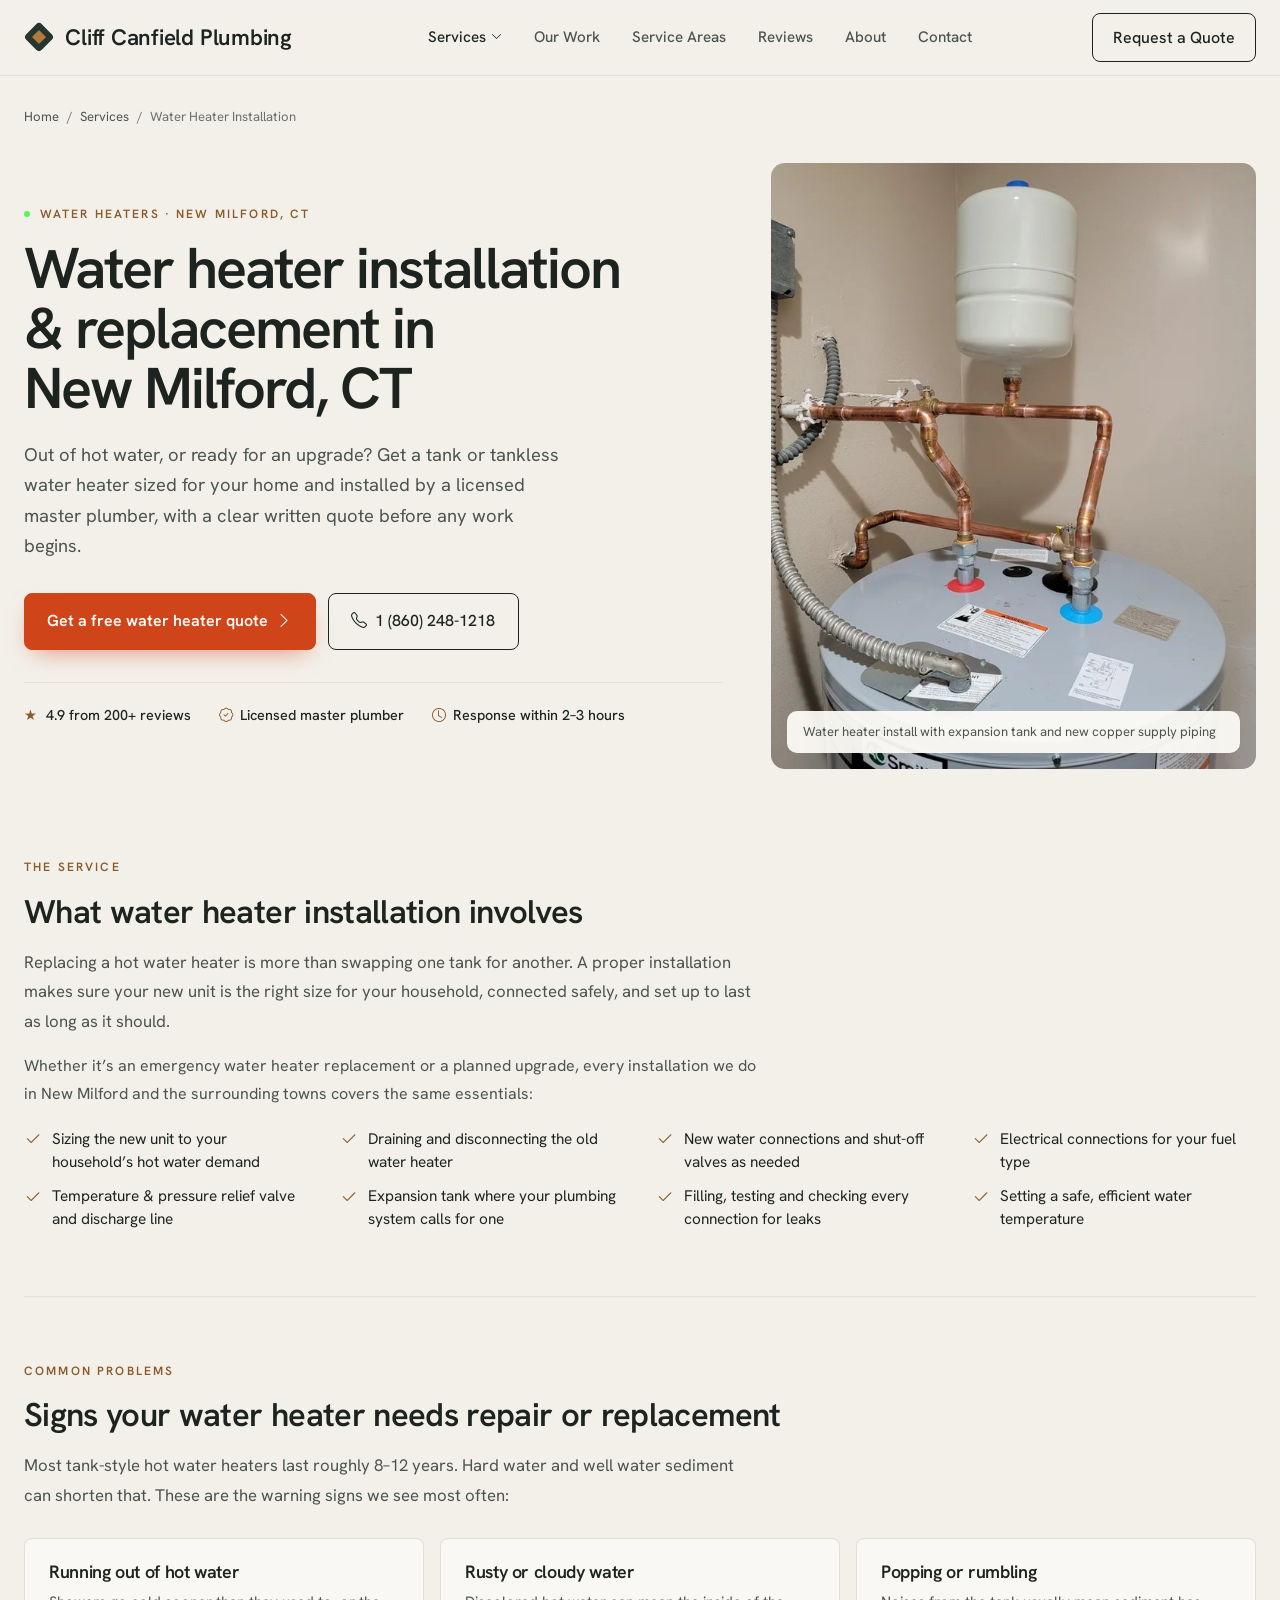
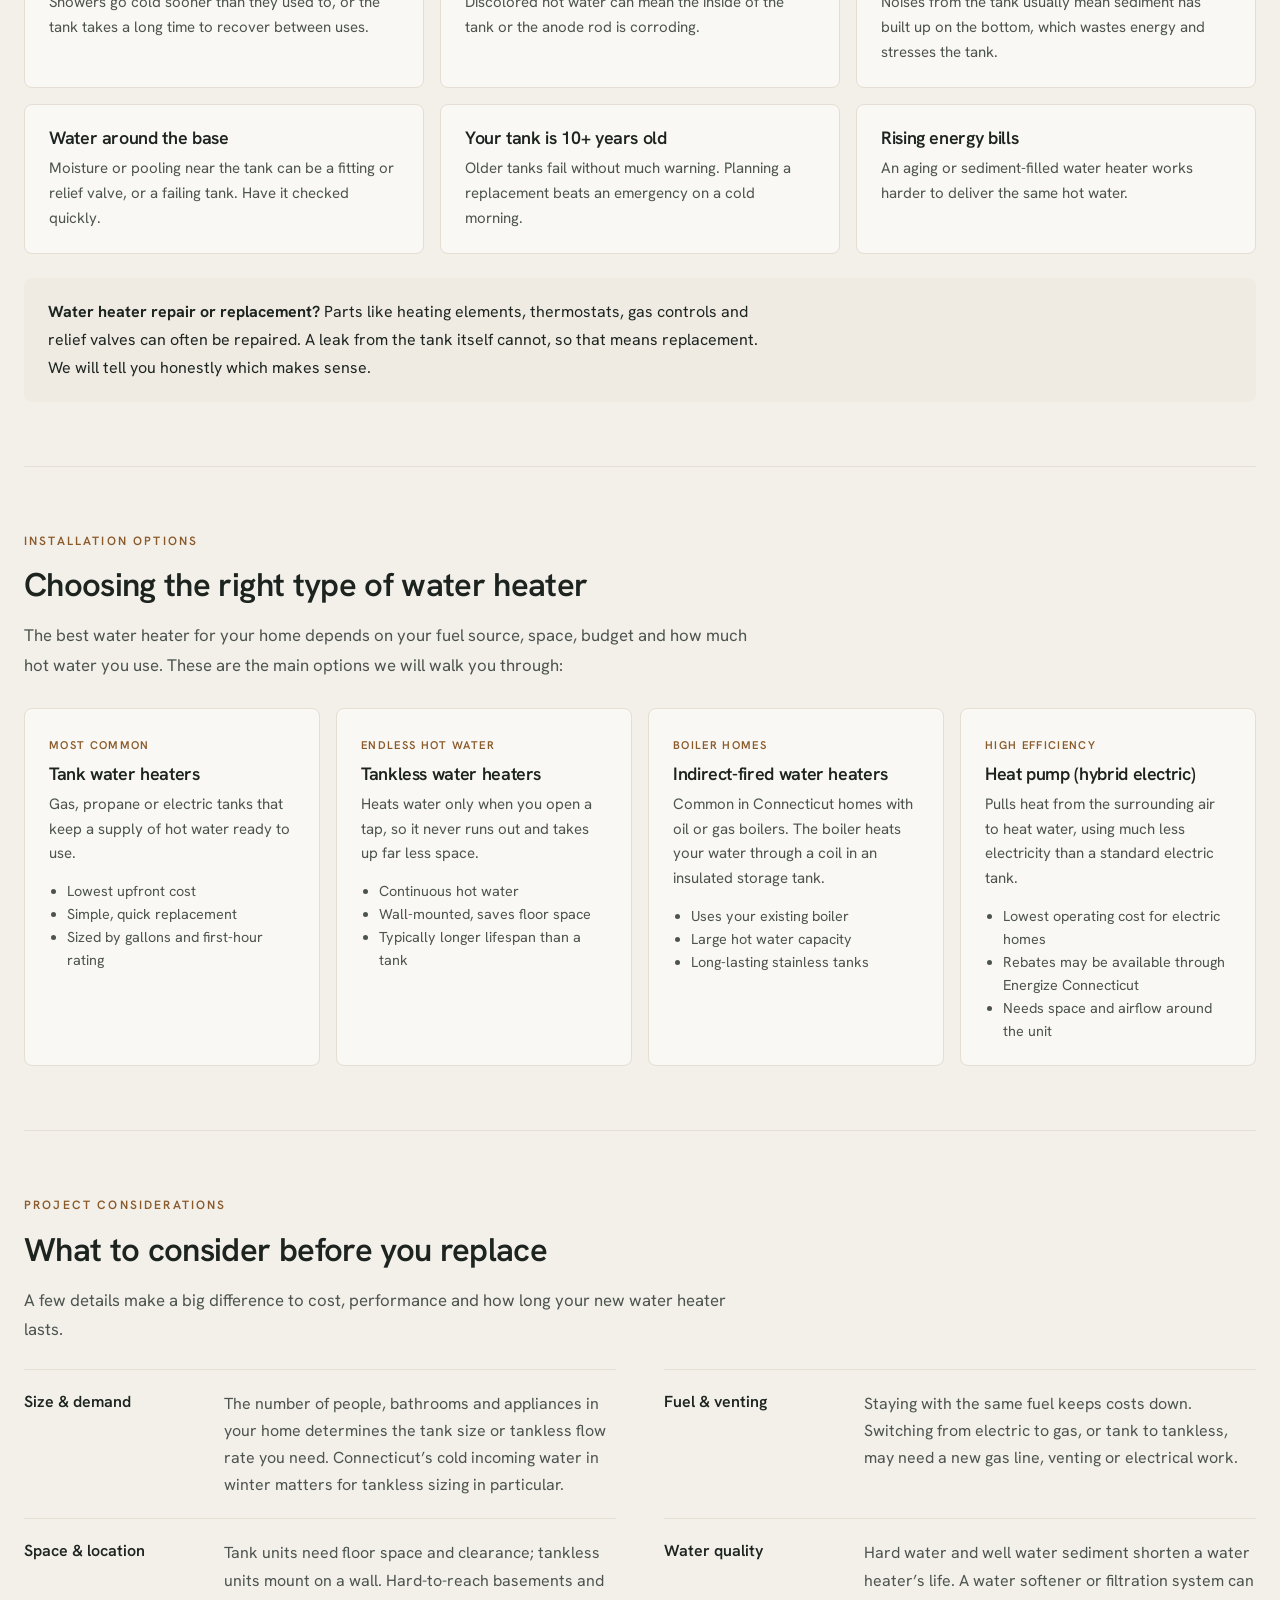
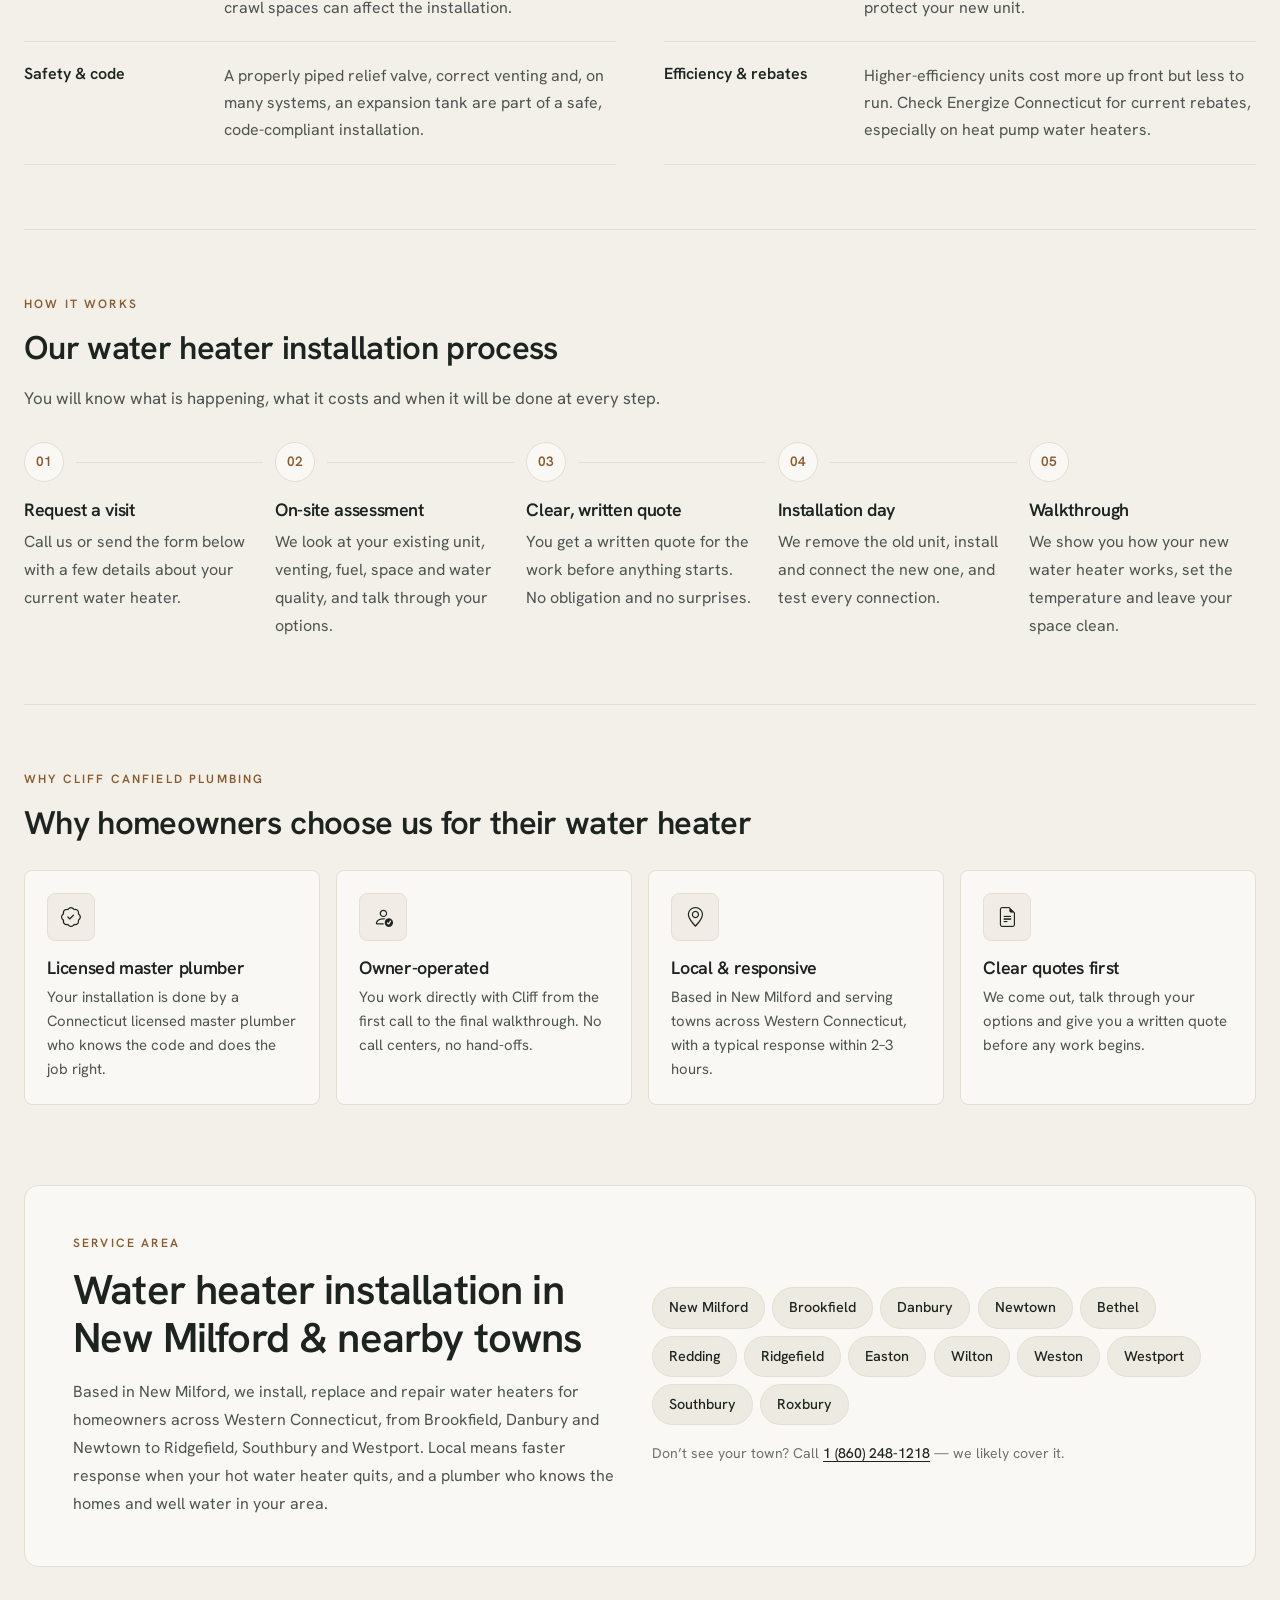
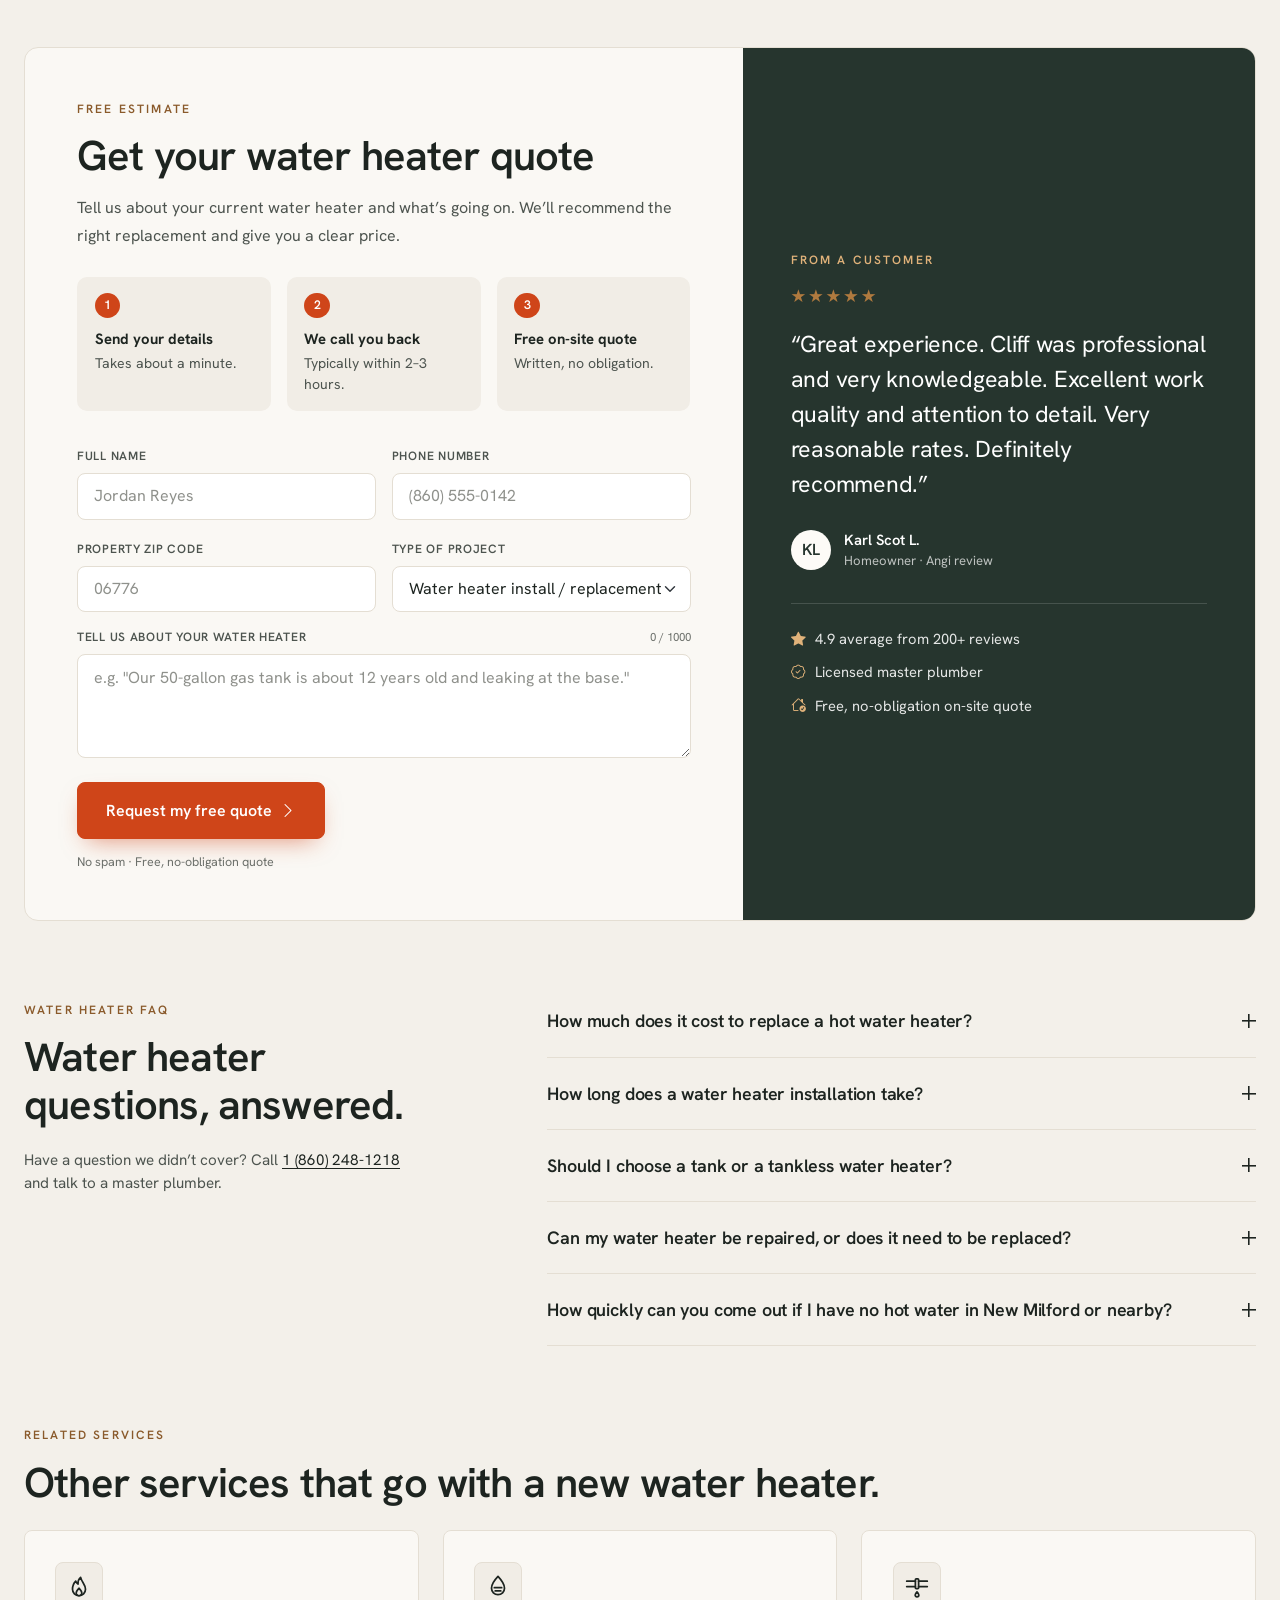
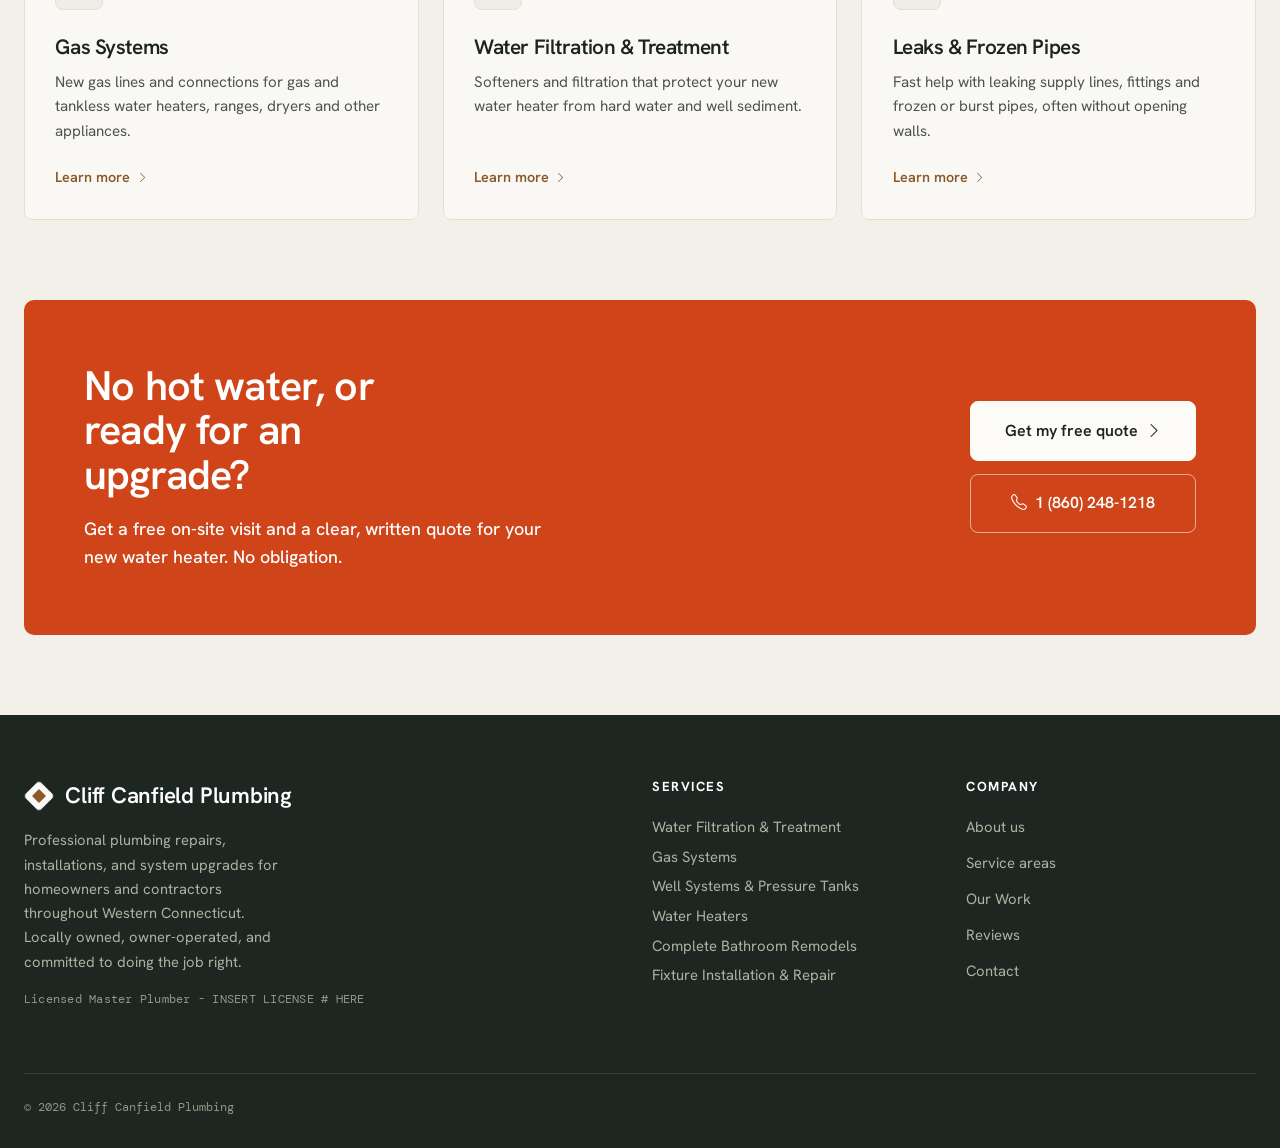
==== website/services/water-heater-installation/index.html @ cc5cb5bb "Initial site: homepage, reviews page and water heater service page - website/: the public site (publ" ====
<!doctype html>
<html lang="en">
<head>
  <meta charset="utf-8">
  <meta name="viewport" content="width=device-width, initial-scale=1">
  <meta name="robots" content="index, follow">
  <meta property="og:type" content="website">
  <meta property="og:site_name" content="Cliff Canfield Plumbing">
  <meta property="og:title" content="New Milford Water Heater Installation | Cliff Canfield Plumbing">
  <meta property="og:description" content="Water heater installation and replacement in New Milford, Danbury and nearby CT towns. Tank or tankless, installed by a licensed master plumber.">
  <meta property="og:locale" content="en_US">
  <title>New Milford Water Heater Installation | Cliff Canfield Plumbing</title>
  <meta name="description" content="Water heater installation and replacement in New Milford, Danbury and nearby CT towns. Tank or tankless, installed by a licensed master plumber.">

  <!-- Fonts -->
  <link rel="preconnect" href="https://fonts.googleapis.com">
  <link rel="preconnect" href="https://fonts.gstatic.com" crossorigin>
  <link href="https://fonts.googleapis.com/css2?family=DM+Mono:wght@400;500&family=Hanken+Grotesk:wght@400;500;600;700&display=swap" rel="stylesheet">

  <!-- Bootstrap + Bootstrap Icons -->
  <link href="https://cdn.jsdelivr.net/npm/bootstrap@5.3.3/dist/css/bootstrap.min.css" rel="stylesheet">
  <link href="https://cdn.jsdelivr.net/npm/bootstrap-icons@1.11.3/font/bootstrap-icons.min.css" rel="stylesheet">

  <link href="../../css/styles.css" rel="stylesheet">
  <script type="application/ld+json">
{
  "@context": "https://schema.org",
  "@type": "Service",
  "serviceType": "Water Heater Installation",
  "name": "Water Heater Installation in New Milford, CT",
  "description": "Water heater installation and replacement in New Milford, Danbury and nearby CT towns. Tank or tankless, installed by a licensed master plumber.",
  "provider": {
    "@type": "Plumber",
    "name": "Cliff Canfield Plumbing",
    "telephone": "+1-860-248-1218",
    "address": {
      "@type": "PostalAddress",
      "addressLocality": "New Milford",
      "addressRegion": "CT",
      "addressCountry": "US"
    },
    "areaServed": [
      {
        "@type": "City",
        "name": "New Milford, CT"
      },
      {
        "@type": "City",
        "name": "Brookfield, CT"
      },
      {
        "@type": "City",
        "name": "Danbury, CT"
      },
      {
        "@type": "City",
        "name": "Newtown, CT"
      },
      {
        "@type": "City",
        "name": "Bethel, CT"
      },
      {
        "@type": "City",
        "name": "Redding, CT"
      },
      {
        "@type": "City",
        "name": "Ridgefield, CT"
      },
      {
        "@type": "City",
        "name": "Easton, CT"
      },
      {
        "@type": "City",
        "name": "Wilton, CT"
      },
      {
        "@type": "City",
        "name": "Weston, CT"
      },
      {
        "@type": "City",
        "name": "Westport, CT"
      },
      {
        "@type": "City",
        "name": "Southbury, CT"
      },
      {
        "@type": "City",
        "name": "Roxbury, CT"
      }
    ]
  },
  "areaServed": [
    {
      "@type": "City",
      "name": "New Milford, CT"
    },
    {
      "@type": "City",
      "name": "Brookfield, CT"
    },
    {
      "@type": "City",
      "name": "Danbury, CT"
    },
    {
      "@type": "City",
      "name": "Newtown, CT"
    },
    {
      "@type": "City",
      "name": "Bethel, CT"
    },
    {
      "@type": "City",
      "name": "Redding, CT"
    },
    {
      "@type": "City",
      "name": "Ridgefield, CT"
    },
    {
      "@type": "City",
      "name": "Easton, CT"
    },
    {
      "@type": "City",
      "name": "Wilton, CT"
    },
    {
      "@type": "City",
      "name": "Weston, CT"
    },
    {
      "@type": "City",
      "name": "Westport, CT"
    },
    {
      "@type": "City",
      "name": "Southbury, CT"
    },
    {
      "@type": "City",
      "name": "Roxbury, CT"
    }
  ]
}
  </script>
  <script type="application/ld+json">
{
  "@context": "https://schema.org",
  "@type": "FAQPage",
  "mainEntity": [
    {
      "@type": "Question",
      "name": "How much does it cost to replace a hot water heater?",
      "acceptedAnswer": {
        "@type": "Answer",
        "text": "It depends mostly on the type and size of the new unit, whether the fuel or venting is changing, how easy the location is to work in, and any code-required updates such as an expansion tank, new shut-off valves or venting changes. A straight swap of a standard tank costs far less than a switch to tankless. We give you a written, itemized quote after a free on-site visit, so you know the full price before any work starts."
      }
    },
    {
      "@type": "Question",
      "name": "How long does a water heater installation take?",
      "acceptedAnswer": {
        "@type": "Answer",
        "text": "A like-for-like tank replacement is usually finished in a single visit. Projects that change the type of system, such as tank to tankless or electric to gas, take longer because gas lines, venting or electrical work may be needed. We will give you a realistic timeline along with your quote."
      }
    },
    {
      "@type": "Question",
      "name": "Should I choose a tank or a tankless water heater?",
      "acceptedAnswer": {
        "@type": "Answer",
        "text": "Tank water heaters cost less up front and are simple to replace. Tankless units cost more to install but take up less space, provide continuous hot water and typically last longer. The right answer depends on how much hot water your household uses, your fuel source and your budget. We will walk you through both during your visit."
      }
    },
    {
      "@type": "Question",
      "name": "Can my water heater be repaired, or does it need to be replaced?",
      "acceptedAnswer": {
        "@type": "Answer",
        "text": "Many problems, such as a failed heating element, thermostat, gas control or relief valve, can be repaired. If the tank itself is leaking, it needs to be replaced, since a corroded tank cannot be fixed. Age matters too: once a tank is past roughly 10 years old, replacement is often the better investment. We will tell you honestly which option makes sense."
      }
    },
    {
      "@type": "Question",
      "name": "How quickly can you come out if I have no hot water in New Milford or nearby?",
      "acceptedAnswer": {
        "@type": "Answer",
        "text": "Call us at 1 (860) 248-1218. We typically respond within 2–3 hours across New Milford and the surrounding towns, and will schedule a visit as soon as possible. If your water heater is leaking, shut off the cold-water supply valve on top of the tank and turn off the power or gas to the unit until we arrive."
      }
    }
  ]
}
  </script>
</head>
<body>

  <!-- ============ HEADER ============ -->
  <header class="site-header fixed-top">
    <div class="announcement d-lg-none">
      <!-- <i class="bi bi-lightning-charge"></i> Free plumbing inspection -->
    </div>
    <nav class="navbar navbar-expand-lg" aria-label="Main navigation">
      <div class="container-xxl px-3 px-lg-4">
        <a class="navbar-brand brand" href="../../">
          <span class="brand-mark" aria-hidden="true"></span>
          Cliff Canfield Plumbing
        </a>
        <button class="navbar-toggler border-0 shadow-none" type="button" data-bs-toggle="collapse" data-bs-target="#mainNav" aria-controls="mainNav" aria-expanded="false" aria-label="Toggle navigation">
          <i class="bi bi-list"></i>
        </button>
        <div class="collapse navbar-collapse" id="mainNav">
          <ul class="navbar-nav mx-auto">
            <li class="nav-item dropdown nav-services">
              <a class="nav-link dropdown-toggle active" href="../../#services" role="button" data-bs-toggle="dropdown" aria-expanded="false">Services</a>
              <div class="dropdown-menu services-menu">
                <div class="services-menu-grid">
                  <div>
                    <p class="services-menu-title">Larger projects</p>
                    <ul>
                      <li><a class="dropdown-item" href="../../#services">Bathroom Remodels</a></li>
                      <li><a class="dropdown-item active" aria-current="page" href="../../services/water-heater-installation/">Water Heater Installation</a></li>
                      <li><a class="dropdown-item" href="../../#services">Water Filtration &amp; Treatment</a></li>
                      <li><a class="dropdown-item" href="../../#services">Well Systems &amp; Pressure Tanks</a></li>
                      <li><a class="dropdown-item" href="../../#services">Gas Systems</a></li>
                    </ul>
                  </div>
                  <div>
                    <p class="services-menu-title">Repairs &amp; everyday service</p>
                    <ul>
                      <li><a class="dropdown-item" href="../../#services">Plumbing Repairs</a></li>
                      <li><a class="dropdown-item" href="../../#services">Fixture Installation &amp; Repair</a></li>
                      <li><a class="dropdown-item" href="../../#services">Leaks &amp; Frozen Pipes</a></li>
                      <li><a class="dropdown-item" href="../../#services">Toilet Repair &amp; Replacement</a></li>
                    </ul>
                  </div>
                </div>
                <a class="services-menu-all" href="../../#services">View all services <i class="bi bi-chevron-right"></i></a>
              </div>
            </li>
            <li class="nav-item"><a class="nav-link" href="../../#projects">Our Work</a></li>
            <li class="nav-item"><a class="nav-link" href="../../#service-area">Service Areas</a></li>
            <li class="nav-item"><a class="nav-link" href="../../reviews.html">Reviews</a></li>
            <li class="nav-item"><a class="nav-link" href="../../#about">About</a></li>
            <li class="nav-item"><a class="nav-link" href="../../#contact">Contact</a></li>
          </ul>
          <a href="#estimate" class="btn btn-outline-ink">Request a Quote</a>
        </div>
      </div>
    </nav>
  </header>

  <main id="top" class="page-service">

    <!-- ============ SERVICE HERO ============ -->
    <section class="svc-hero">
      <div class="container-xxl px-3 px-lg-4">
        <nav class="svc-breadcrumb" aria-label="Breadcrumb">
          <ol class="breadcrumb">
            <li class="breadcrumb-item"><a href="../../">Home</a></li>
            <li class="breadcrumb-item"><a href="../../#services">Services</a></li>
            <li class="breadcrumb-item active" aria-current="page">Water Heater Installation</li>
          </ol>
        </nav>
        <div class="row g-4 g-lg-5 align-items-center">
          <div class="col-lg-6 col-xl-7">
            <p class="eyebrow"><span class="dot"></span>Water heaters · New Milford, CT</p>
            <h1 class="svc-title">Water heater installation &amp; replacement in New Milford, CT</h1>
            <p class="svc-lead">Out of hot water, or ready for an upgrade? Get a tank or tankless water heater sized for your home and installed by a licensed master plumber, with a clear written quote before any work begins.</p>
            <div class="svc-hero-actions">
              <a href="#estimate" class="btn btn-brand">Get a free water heater quote <i class="bi bi-chevron-right ms-1"></i></a>
              <a href="tel:+18602481218" class="btn btn-outline-ink"><i class="bi bi-telephone me-2"></i>1 (860) 248-1218</a>
            </div>
            <ul class="svc-trust">
              <li><span class="star">★</span> 4.9 from 200+ reviews</li>
              <li><i class="bi bi-patch-check"></i> Licensed master plumber</li>
              <li><i class="bi bi-clock"></i> Response within 2&ndash;3 hours</li>
            </ul>
          </div>
          <div class="col-lg-6 col-xl-5">
            <figure class="svc-hero-media">
              <!-- Swap for your best water heater install photo (portrait works best). -->
              <img src="../../images/services/water-heater-installation.jpg" alt="Water heater installation with expansion tank and new copper piping" width="640" height="800">
              <figcaption>Water heater install with expansion tank and new copper supply piping</figcaption>
            </figure>
          </div>
        </div>
      </div>
    </section>

    <!-- ============ MAIN CONTENT ============ -->
    <section class="section svc-content" id="details">
      <div class="container-xxl px-3 px-lg-4">
        <div class="row g-4 g-lg-5">
          <article class="col-12 svc-article svc-article-full">

            <section id="what-it-involves">
              <p class="eyebrow">The service</p>
              <h2>What water heater installation involves</h2>
              <p class="section-intro">Replacing a hot water heater is more than swapping one tank for another. A proper installation makes sure your new unit is the right size for your household, connected safely, and set up to last as long as it should.</p>
              <p>Whether it&rsquo;s an emergency water heater replacement or a planned upgrade, every installation we do in New Milford and the surrounding towns covers the same essentials:</p>
              <ul class="check-list">
                <li><i class="bi bi-check2"></i>Sizing the new unit to your household&rsquo;s hot water demand</li>
                <li><i class="bi bi-check2"></i>Draining and disconnecting the old water heater</li>
                <li><i class="bi bi-check2"></i>New water connections and shut-off valves as needed</li>
                <li><i class="bi bi-check2"></i>Electrical connections for your fuel type</li>
                <li><i class="bi bi-check2"></i>Temperature &amp; pressure relief valve and discharge line</li>
                <li><i class="bi bi-check2"></i>Expansion tank where your plumbing system calls for one</li>
                <li><i class="bi bi-check2"></i>Filling, testing and checking every connection for leaks</li>
                <li><i class="bi bi-check2"></i>Setting a safe, efficient water temperature</li>
              </ul>
            </section>

            <section id="warning-signs">
              <p class="eyebrow">Common problems</p>
              <h2>Signs your water heater needs repair or replacement</h2>
              <p class="section-intro">Most tank-style hot water heaters last roughly 8&ndash;12 years. Hard water and well water sediment can shorten that. These are the warning signs we see most often:</p>
              <div class="info-grid cols-3">
                <div class="info-card"><h3>Running out of hot water</h3><p>Showers go cold sooner than they used to, or the tank takes a long time to recover between uses.</p></div>
                <div class="info-card"><h3>Rusty or cloudy water</h3><p>Discolored hot water can mean the inside of the tank or the anode rod is corroding.</p></div>
                <div class="info-card"><h3>Popping or rumbling</h3><p>Noises from the tank usually mean sediment has built up on the bottom, which wastes energy and stresses the tank.</p></div>
                <div class="info-card"><h3>Water around the base</h3><p>Moisture or pooling near the tank can be a fitting or relief valve, or a failing tank. Have it checked quickly.</p></div>
                <div class="info-card"><h3>Your tank is 10+ years old</h3><p>Older tanks fail without much warning. Planning a replacement beats an emergency on a cold morning.</p></div>
                <div class="info-card"><h3>Rising energy bills</h3><p>An aging or sediment-filled water heater works harder to deliver the same hot water.</p></div>
              </div>
              <div class="svc-callout">
                <p><strong>Water heater repair or replacement?</strong> Parts like heating elements, thermostats, gas controls and relief valves can often be repaired. A leak from the tank itself cannot, so that means replacement. We will tell you honestly which makes sense.</p>
              </div>
            </section>

            <section id="options">
              <p class="eyebrow">Installation options</p>
              <h2>Choosing the right type of water heater</h2>
              <p class="section-intro">The best water heater for your home depends on your fuel source, space, budget and how much hot water you use. These are the main options we will walk you through:</p>
              <!-- Review: remove any option below that you don't install. -->
              <div class="info-grid">
                <div class="info-card">
                  <span class="info-tag">Most common</span>
                  <h3>Tank water heaters</h3>
                  <p>Gas, propane or electric tanks that keep a supply of hot water ready to use.</p>
                  <ul><li>Lowest upfront cost</li><li>Simple, quick replacement</li><li>Sized by gallons and first-hour rating</li></ul>
                </div>
                <div class="info-card">
                  <span class="info-tag">Endless hot water</span>
                  <h3>Tankless water heaters</h3>
                  <p>Heats water only when you open a tap, so it never runs out and takes up far less space.</p>
                  <ul><li>Continuous hot water</li><li>Wall-mounted, saves floor space</li><li>Typically longer lifespan than a tank</li></ul>
                </div>
                <div class="info-card">
                  <span class="info-tag">Boiler homes</span>
                  <h3>Indirect-fired water heaters</h3>
                  <p>Common in Connecticut homes with oil or gas boilers. The boiler heats your water through a coil in an insulated storage tank.</p>
                  <ul><li>Uses your existing boiler</li><li>Large hot water capacity</li><li>Long-lasting stainless tanks</li></ul>
                </div>
                <div class="info-card">
                  <span class="info-tag">High efficiency</span>
                  <h3>Heat pump (hybrid electric)</h3>
                  <p>Pulls heat from the surrounding air to heat water, using much less electricity than a standard electric tank.</p>
                  <ul><li>Lowest operating cost for electric homes</li><li>Rebates may be available through Energize Connecticut</li><li>Needs space and airflow around the unit</li></ul>
                </div>
              </div>
            </section>

            <section id="considerations">
              <p class="eyebrow">Project considerations</p>
              <h2>What to consider before you replace</h2>
              <p class="section-intro">A few details make a big difference to cost, performance and how long your new water heater lasts.</p>
              <dl class="consider-list">
                <div><dt>Size &amp; demand</dt><dd>The number of people, bathrooms and appliances in your home determines the tank size or tankless flow rate you need. Connecticut&rsquo;s cold incoming water in winter matters for tankless sizing in particular.</dd></div>
                <div><dt>Fuel &amp; venting</dt><dd>Staying with the same fuel keeps costs down. Switching from electric to gas, or tank to tankless, may need a new gas line, venting or electrical work.</dd></div>
                <div><dt>Space &amp; location</dt><dd>Tank units need floor space and clearance; tankless units mount on a wall. Hard-to-reach basements and crawl spaces can affect the installation.</dd></div>
                <div><dt>Water quality</dt><dd>Hard water and well water sediment shorten a water heater&rsquo;s life. A water softener or filtration system can protect your new unit.</dd></div>
                <div><dt>Safety &amp; code</dt><dd>A properly piped relief valve, correct venting and, on many systems, an expansion tank are part of a safe, code-compliant installation.</dd></div>
                <div><dt>Efficiency &amp; rebates</dt><dd>Higher-efficiency units cost more up front but less to run. Check Energize Connecticut for current rebates, especially on heat pump water heaters.</dd></div>
              </dl>
            </section>

            <section id="process">
              <p class="eyebrow">How it works</p>
              <h2>Our water heater installation process</h2>
              <p class="section-intro">You will know what is happening, what it costs and when it will be done at every step.</p>
              <ol class="svc-steps">
                <li><h3>Request a visit</h3><p>Call us or send the form below with a few details about your current water heater.</p></li>
                <li><h3>On-site assessment</h3><p>We look at your existing unit, venting, fuel, space and water quality, and talk through your options.</p></li>
                <li><h3>Clear, written quote</h3><p>You get a written quote for the work before anything starts. No obligation and no surprises.</p></li>
                <li><h3>Installation day</h3><p>We remove the old unit, install and connect the new one, and test every connection.</p></li>
                <li><h3>Walkthrough</h3><p>We show you how your new water heater works, set the temperature and leave your space clean.</p></li>
              </ol>
            </section>

            <section id="why-us">
              <p class="eyebrow">Why Cliff Canfield Plumbing</p>
              <h2>Why homeowners choose us for their water heater</h2>
              <div class="why-grid">
                <div class="why-item"><span class="icon-box"><i class="bi bi-patch-check"></i></span><div><h3>Licensed master plumber</h3><p>Your installation is done by a Connecticut licensed master plumber who knows the code and does the job right.</p></div></div>
                <div class="why-item"><span class="icon-box"><i class="bi bi-person-check"></i></span><div><h3>Owner-operated</h3><p>You work directly with Cliff from the first call to the final walkthrough. No call centers, no hand-offs.</p></div></div>
                <div class="why-item"><span class="icon-box"><i class="bi bi-geo-alt"></i></span><div><h3>Local &amp; responsive</h3><p>Based in New Milford and serving towns across Western Connecticut, with a typical response within 2&ndash;3 hours.</p></div></div>
                <div class="why-item"><span class="icon-box"><i class="bi bi-file-earmark-text"></i></span><div><h3>Clear quotes first</h3><p>We come out, talk through your options and give you a written quote before any work begins.</p></div></div>
              </div>
            </section>

          </article>
        </div>
      </div>
    </section>

    <!-- ============ SERVICE AREA (generated) ============ -->
    <section class="section pt-0" id="service-area">
      <div class="container-xxl px-3 px-lg-4">
        <div class="svc-area">
          <div class="row g-4 align-items-center">
            <div class="col-lg-6">
              <p class="eyebrow">Service area</p>
              <h2 class="section-title">Water heater installation in New Milford &amp; nearby towns</h2>
              <p class="svc-area-text">Based in New Milford, we install, replace and repair water heaters for homeowners across Western Connecticut, from Brookfield, Danbury and Newtown to Ridgefield, Southbury and Westport. Local means faster response when your hot water heater quits, and a plumber who knows the homes and well water in your area.</p>
            </div>
            <div class="col-lg-6">
              <ul class="area-chips svc-area-chips" aria-label="Towns we serve">
                  <li>New Milford</li>
                  <li>Brookfield</li>
                  <li>Danbury</li>
                  <li>Newtown</li>
                  <li>Bethel</li>
                  <li>Redding</li>
                  <li>Ridgefield</li>
                  <li>Easton</li>
                  <li>Wilton</li>
                  <li>Weston</li>
                  <li>Westport</li>
                  <li>Southbury</li>
                  <li>Roxbury</li>
              </ul>
              <p class="svc-area-note">Don&rsquo;t see your town? Call <a href="tel:+18602481218">1 (860) 248-1218</a> &mdash; we likely cover it.</p>
            </div>
          </div>
        </div>
      </div>
    </section>

    <!-- ============ ESTIMATE + REVIEW ============ -->
    <section class="section pt-0" id="estimate">
      <div class="container-xxl px-3 px-lg-4">
        <div class="estimate-card">
          <div class="row g-0">
            <div class="col-lg-7">
              <div class="estimate-main">
                <p class="eyebrow">Free estimate</p>
                <h2 class="section-title">Get your water heater quote</h2>
                <p class="lead-text">Tell us about your current water heater and what&rsquo;s going on. We&rsquo;ll recommend the right replacement and give you a clear price.</p>
                <ol class="next-steps">
                  <li><strong>Send your details</strong>Takes about a minute.</li>
                  <li><strong>We call you back</strong>Typically within 2&ndash;3 hours.</li>
                  <li><strong>Free on-site quote</strong>Written, no obligation.</li>
                </ol>

                <div id="quoteFormWrap">
                  <form id="quoteForm" class="estimate-form" novalidate>
                    <div class="row g-3">
                      <div class="col-md-6">
                        <label for="fullName" class="form-label">Full name</label>
                        <input type="text" class="form-control" id="fullName" name="fullName" placeholder="Jordan Reyes" autocomplete="name" required>
                        <div class="invalid-feedback">Please enter your name.</div>
                      </div>
                      <div class="col-md-6">
                        <label for="phone" class="form-label">Phone number</label>
                        <input type="tel" class="form-control" id="phone" name="phone" placeholder="(860) 555-0142" inputmode="tel" autocomplete="tel" pattern="\(\d{3}\) \d{3}-\d{4}" required>
                        <div class="invalid-feedback">Enter a 10-digit phone number.</div>
                      </div>
                      <div class="col-md-6">
                        <label for="zip" class="form-label">Property ZIP code</label>
                        <input type="text" class="form-control" id="zip" name="zip" placeholder="06776" inputmode="numeric" maxlength="5" pattern="\d{5}" autocomplete="postal-code" required>
                        <div class="invalid-feedback">Enter a 5-digit ZIP code.</div>
                      </div>
                      <div class="col-md-6">
                        <label for="projectType" class="form-label">Type of project</label>
                        <select class="form-select" id="projectType" name="projectType" required>
                          <option value="Water Heater" selected>Water heater install / replacement</option>
                          <option value="Water Heater Repair">Water heater repair</option>
                          <option value="Other">Something else</option>
                        </select>
                      </div>
                      <div class="col-12">
                        <div class="d-flex justify-content-between align-items-baseline">
                          <label for="projectDetails" class="form-label">Tell us about your water heater</label>
                          <span class="char-count" id="detailsCount" aria-live="polite">0 / 1000</span>
                        </div>
                        <textarea class="form-control" id="projectDetails" name="projectDetails" rows="3" maxlength="1000" placeholder="e.g. &quot;Our 50-gallon gas tank is about 12 years old and leaking at the base.&quot;" required></textarea>
                        <div class="invalid-feedback">Please add a few details about your water heater.</div>
                      </div>
                      <input type="hidden" name="sourcePage" value="Water Heater Installation">
                    </div>
                    <div class="mt-4">
                      <button type="submit" class="btn btn-brand">Request my free quote <i class="bi bi-chevron-right ms-1"></i></button>
                      <p class="form-note">No spam · Free, no-obligation quote</p>
                    </div>
                  </form>
                </div>

                <div id="quoteSuccess" class="estimate-success d-none" role="status" aria-live="polite">
                  <div class="success-icon"><i class="bi bi-check-lg"></i></div>
                  <h3 class="quote-title">Thanks, <span id="successName">neighbor</span>!</h3>
                  <p class="lead-text mb-4">Your request is in. We&rsquo;ll give you a call shortly to schedule your visit.</p>
                  <button type="button" class="btn btn-outline-ink" id="resetQuote">Submit another request</button>
                </div>
              </div>
            </div>

            <div class="col-lg-5">
              <div class="estimate-review">
                <p class="eyebrow">From a customer</p>
                <span class="stars" aria-label="5 out of 5 stars">★★★★★</span>
                <!-- Swap in a water-heater-specific review when you have one. -->
                <blockquote>&ldquo;Great experience. Cliff was professional and very knowledgeable. Excellent work quality and attention to detail. Very reasonable rates. Definitely recommend.&rdquo;</blockquote>
                <div class="reviewer">
                  <span class="avatar">KL</span>
                  <div><div class="name">Karl Scot L.</div><div class="place">Homeowner · Angi review</div></div>
                </div>
                <div class="review-spacer"></div>
                <ul class="estimate-facts">
                  <li><i class="bi bi-star-fill"></i> 4.9 average from 200+ reviews</li>
                  <li><i class="bi bi-patch-check"></i> Licensed master plumber</li>
                  <li><i class="bi bi-house-check"></i> Free, no-obligation on-site quote</li>
                </ul>
              </div>
            </div>
          </div>
        </div>
      </div>
    </section>

    <!-- ============ FAQ ============ -->
    <section class="section pt-0" id="faq">
      <div class="container-xxl px-3 px-lg-4">
        <div class="row g-4">
          <div class="col-lg-5 col-xl-4">
            <div class="faq-intro">
              <p class="eyebrow">Water heater FAQ</p>
              <h2 class="section-title">Water heater questions, answered.</h2>
              <p class="faq-note d-none d-md-block">Have a question we didn&rsquo;t cover? Call <a href="tel:+18602481218">1 (860) 248-1218</a> and talk to a master plumber.</p>
            </div>
          </div>
          <div class="col-lg-7 offset-xl-1">
            <div class="accordion faq-accordion" id="svcFaq">
              <div class="accordion-item">
                <h3 class="accordion-header">
                  <button class="accordion-button collapsed" type="button" data-bs-toggle="collapse" data-bs-target="#sfaq1" aria-expanded="false" aria-controls="sfaq1">How much does it cost to replace a hot water heater?</button>
                </h3>
                <div id="sfaq1" class="accordion-collapse collapse" data-bs-parent="#svcFaq">
                  <div class="accordion-body">It depends mostly on the type and size of the new unit, whether the fuel or venting is changing, how easy the location is to work in, and any code-required updates such as an expansion tank, new shut-off valves or venting changes. A straight swap of a standard tank costs far less than a switch to tankless. We give you a written, itemized quote after a free on-site visit, so you know the full price before any work starts.</div>
                </div>
              </div>
              <div class="accordion-item">
                <h3 class="accordion-header">
                  <button class="accordion-button collapsed" type="button" data-bs-toggle="collapse" data-bs-target="#sfaq2" aria-expanded="false" aria-controls="sfaq2">How long does a water heater installation take?</button>
                </h3>
                <div id="sfaq2" class="accordion-collapse collapse" data-bs-parent="#svcFaq">
                  <div class="accordion-body">A like-for-like tank replacement is usually finished in a single visit. Projects that change the type of system, such as tank to tankless or electric to gas, take longer because gas lines, venting or electrical work may be needed. We will give you a realistic timeline along with your quote.</div>
                </div>
              </div>
              <div class="accordion-item">
                <h3 class="accordion-header">
                  <button class="accordion-button collapsed" type="button" data-bs-toggle="collapse" data-bs-target="#sfaq3" aria-expanded="false" aria-controls="sfaq3">Should I choose a tank or a tankless water heater?</button>
                </h3>
                <div id="sfaq3" class="accordion-collapse collapse" data-bs-parent="#svcFaq">
                  <div class="accordion-body">Tank water heaters cost less up front and are simple to replace. Tankless units cost more to install but take up less space, provide continuous hot water and typically last longer. The right answer depends on how much hot water your household uses, your fuel source and your budget. We will walk you through both during your visit.</div>
                </div>
              </div>
              <div class="accordion-item">
                <h3 class="accordion-header">
                  <button class="accordion-button collapsed" type="button" data-bs-toggle="collapse" data-bs-target="#sfaq4" aria-expanded="false" aria-controls="sfaq4">Can my water heater be repaired, or does it need to be replaced?</button>
                </h3>
                <div id="sfaq4" class="accordion-collapse collapse" data-bs-parent="#svcFaq">
                  <div class="accordion-body">Many problems, such as a failed heating element, thermostat, gas control or relief valve, can be repaired. If the tank itself is leaking, it needs to be replaced, since a corroded tank cannot be fixed. Age matters too: once a tank is past roughly 10 years old, replacement is often the better investment. We will tell you honestly which option makes sense.</div>
                </div>
              </div>
              <div class="accordion-item">
                <h3 class="accordion-header">
                  <button class="accordion-button collapsed" type="button" data-bs-toggle="collapse" data-bs-target="#sfaq5" aria-expanded="false" aria-controls="sfaq5">How quickly can you come out if I have no hot water in New Milford or nearby?</button>
                </h3>
                <div id="sfaq5" class="accordion-collapse collapse" data-bs-parent="#svcFaq">
                  <div class="accordion-body">Call us at <a href="tel:+18602481218">1 (860) 248-1218</a>. We typically respond within 2&ndash;3 hours across New Milford and the surrounding towns, and will schedule a visit as soon as possible. If your water heater is leaking, shut off the cold-water supply valve on top of the tank and turn off the power or gas to the unit until we arrive.</div>
                </div>
              </div>
            </div>
          </div>
        </div>
      </div>
    </section>

    <!-- ============ RELATED SERVICES ============ -->
    <section class="section pt-0" id="related">
      <div class="container-xxl px-3 px-lg-4">
        <p class="eyebrow">Related services</p>
        <h2 class="section-title mb-4">Other services that go with a new water heater.</h2>
        <div class="row g-3 g-lg-4">
          <div class="col-md-6 col-lg-4">
            <article class="service-card">
              <span class="icon-box"><svg class="svc-icon" viewBox="0 0 24 24" fill="none" stroke="currentColor" stroke-width="1.6" stroke-linecap="round" stroke-linejoin="round" aria-hidden="true"><path d="M12 21a6 6 0 0 0 6-6c0-4.5-3.5-6.5-4.5-11-1.8 1.6-2.6 3.8-2.4 6.2C10 9.5 9.3 8.6 9 7.5 7.2 9.3 6 11.8 6 15a6 6 0 0 0 6 6Z"/><path d="M12 21a2.6 2.6 0 0 1-2.6-2.6c0-1.8 1.4-2.8 2.6-4.4 1.2 1.6 2.6 2.6 2.6 4.4A2.6 2.6 0 0 1 12 21Z"/></svg></span>
              <h3>Gas Systems</h3>
              <p>New gas lines and connections for gas and tankless water heaters, ranges, dryers and other appliances.</p>
              <a href="../../#services" class="link-more">Learn more <i class="bi bi-chevron-right"></i></a>
            </article>
          </div>
          <div class="col-md-6 col-lg-4">
            <article class="service-card">
              <span class="icon-box"><svg class="svc-icon" viewBox="0 0 24 24" fill="none" stroke="currentColor" stroke-width="1.6" stroke-linecap="round" stroke-linejoin="round" aria-hidden="true"><path d="M12 3.2S6 9.6 6 14a6 6 0 0 0 12 0c0-4.4-6-10.8-6-10.8Z"/><path d="M8.6 13.5h6.8M9.4 16.5h5.2"/></svg></span>
              <h3>Water Filtration &amp; Treatment</h3>
              <p>Softeners and filtration that protect your new water heater from hard water and well sediment.</p>
              <a href="../../#services" class="link-more">Learn more <i class="bi bi-chevron-right"></i></a>
            </article>
          </div>
          <div class="col-md-6 col-lg-4">
            <article class="service-card">
              <span class="icon-box"><svg class="svc-icon" viewBox="0 0 24 24" fill="none" stroke="currentColor" stroke-width="1.6" stroke-linecap="round" stroke-linejoin="round" aria-hidden="true"><path d="M2.5 7.5h8M2.5 12.5h8M13.5 7.5h8M13.5 12.5h8"/><rect x="10.5" y="5.5" width="3" height="9" rx=".8"/><path d="M12 22a1.7 1.7 0 0 1-1.7-1.7c0-1.1 1.7-2.9 1.7-2.9s1.7 1.8 1.7 2.9A1.7 1.7 0 0 1 12 22Z"/></svg></span>
              <h3>Leaks &amp; Frozen Pipes</h3>
              <p>Fast help with leaking supply lines, fittings and frozen or burst pipes, often without opening walls.</p>
              <a href="../../#services" class="link-more">Learn more <i class="bi bi-chevron-right"></i></a>
            </article>
          </div>
        </div>
      </div>
    </section>

    <!-- ============ FINAL CTA ============ -->
    <section class="section pt-0" id="contact">
      <div class="container-xxl px-3 px-lg-4">
        <div class="cta-band">
          <div class="cta-copy">
            <h2>No hot water, or ready for an upgrade?</h2>
            <p>Get a free on-site visit and a clear, written quote for your new water heater. No obligation.</p>
          </div>
          <div class="cta-actions">
            <a href="#estimate" class="btn btn-cream">Get my free quote <i class="bi bi-chevron-right ms-1"></i></a>
            <a href="tel:+18602481218" class="btn btn-outline-cream"><i class="bi bi-telephone me-2"></i>1 (860) 248-1218</a>
          </div>
        </div>
      </div>
    </section>
  </main>

  <!-- ============ FOOTER ============ -->
  <footer class="site-footer" id="site-footer">
    <div class="container-xxl px-3 px-lg-4">
      <div class="row g-4">
        <div class="col-lg-5 col-xl-6">
          <a class="brand brand-light mb-3" href="../../">
            <span class="brand-mark brand-mark-light" aria-hidden="true"></span>
            Cliff Canfield Plumbing
          </a>
          <p class="footer-about">Professional plumbing repairs, installations, and system upgrades for homeowners and contractors throughout Western Connecticut. Locally owned, owner-operated, and committed to doing the job right.</p>
          <p class="mono-small footer-license d-none d-md-block">Licensed Master Plumber - INSERT LICENSE # HERE</p>
        </div>
        <div class="col-6 col-lg-3 d-none d-md-block">
          <h3 class="footer-heading">Services</h3>
          <ul class="footer-links">
            <li><a href="../../#services">Water Filtration & Treatment</a></li>
            <li><a href="../../#services">Gas Systems</a></li>
            <li><a href="../../#services">Well Systems & Pressure Tanks</a></li>
            <li><a href="../../services/water-heater-installation/">Water Heaters</a></li>
            <li><a href="../../#services">Complete Bathroom Remodels</a></li>
            <li><a href="../../#services">Fixture Installation & Repair</a></li>
          </ul>
        </div>
        <div class="col-6 col-lg-4 col-xl-3 d-none d-md-block">
          <h3 class="footer-heading">Company</h3>
          <ul class="footer-links footer-links-spaced">
            <li><a href="../../#about">About us</a></li>
            <li><a href="../../#service-area">Service areas</a></li>
            <li><a href="../../#projects">Our Work</a></li>
            <li><a href="../../reviews.html">Reviews</a></li>
            <li><a href="../../#contact">Contact</a></li>
          </ul>
        </div>
      </div>
      <div class="footer-bottom">
        <span>© <span id="year">2026</span> Cliff Canfield Plumbing </span>
      </div>
    </div>
  </footer>

  <!-- Mobile sticky action bar -->
  <div class="mobile-cta d-lg-none">
    <a href="tel:+18602481218" class="btn btn-outline-cream"><i class="bi bi-telephone me-2"></i>1 (860) 248-1218</a>
    <a href="#estimate" class="btn btn-brand">Get a free quote <i class="bi bi-chevron-right ms-1"></i></a>
  </div>

  <!-- Back to top -->
  <button type="button" class="back-to-top" id="backToTop" aria-label="Back to top">
    <i class="bi bi-arrow-up"></i>
  </button>

  <script src="https://cdn.jsdelivr.net/npm/bootstrap@5.3.3/dist/js/bootstrap.bundle.min.js"></script>
  <script src="../../js/main.js"></script>
</body>
</html>
---- website/css/styles.css ----
/* =========================================================
   Purlin — Roofing studio
   Built on Bootstrap 5.3
   ========================================================= */

:root {
  --cream: #f3f0ea;
  --card: #faf8f4;
  --line: #e4ded3;
  --ink: #1d2420;
  --ink-soft: #4d544f;
  --muted: #6c706b;
  --forest: #26352e;
  --footer: #1e2621;
  --brand: #cf4519;
  --brand-dark: #b23a13;
  --bronze: #8a5a2b;
  --gold: #b07a3f;
  --radius: 14px;
  --radius-sm: 8px;
  --header-h: 75px;

  --font-sans: "Hanken Grotesk", system-ui, -apple-system, "Segoe UI", Roboto, sans-serif;
  --font-mono: "DM Mono", ui-monospace, SFMono-Regular, Menlo, Consolas, monospace;

  /* Bootstrap overrides */
  --bs-body-font-family: var(--font-sans);
  --bs-body-color: var(--ink);
  --bs-body-bg: var(--cream);
  --bs-border-color: var(--line);
  --bs-link-color: var(--bronze);
  --bs-link-color-rgb: 138, 90, 43;
  --bs-link-hover-color: var(--brand);
}

html { scroll-behavior: smooth; scroll-padding-top: calc(var(--header-h) + 12px); }
body {
  font-family: var(--font-sans);
  background: var(--cream);
  color: var(--ink);
  -webkit-font-smoothing: antialiased;
  overflow-x: hidden;
}
h1, h2, h3, h4 { font-weight: 600; letter-spacing: -0.02em; color: var(--ink); }
img { max-width: 100%; display: block; }
.text-brand { color: var(--brand) !important; }
.accent { color: var(--bronze); }
.fw-medium { font-weight: 500; }

/* ---------- Shared bits ---------- */
.eyebrow {
  font-size: .75rem;
  font-weight: 600;
  letter-spacing: .18em;
  text-transform: uppercase;
  color: var(--bronze);
  margin-bottom: .9rem;
}
.eyebrow .dot {
  display: inline-block;
  width: 6px; height: 6px;
  border-radius: 50%;
  background: #62f158;
  margin-right: .6rem;
  vertical-align: middle;
  transform: translateY(-1px);
}
.eyebrow-light { color: #fff; }
.mono-tag {
  font-family: var(--font-mono);
  font-size: .72rem;
  letter-spacing: .16em;
  text-transform: uppercase;
  color: var(--bronze);
}
.mono-small { font-family: var(--font-mono); font-size: .78rem; color: var(--bronze); }
.stars, .star { color: var(--gold); letter-spacing: .1em; }
.section { padding: 5rem 0; }
.section-title { font-size: clamp(1.75rem, 1.2rem + 1.8vw, 2.6rem); line-height: 1.15; }
.section-footer {
  border-top: 1px solid var(--line);
  margin-top: 1.75rem;
  padding-top: 1.5rem;
  text-align: right;
}
.link-more {
  color: var(--bronze);
  font-weight: 600;
  font-size: .9rem;
  text-decoration: none;
  display: inline-flex;
  align-items: center;
  gap: .4rem;
}
.link-more i { font-size: .7rem; transition: transform .2s ease; }
.link-more:hover { color: var(--brand); }
.link-more:hover i { transform: translateX(3px); }

/* ---------- Buttons ---------- */
.btn {
  --bs-btn-font-weight: 600;
  --bs-btn-border-radius: var(--radius-sm);
  --bs-btn-padding-y: .7rem;
  --bs-btn-padding-x: 1.25rem;
  transition: background-color .2s ease, color .2s ease, border-color .2s ease, transform .2s ease, box-shadow .2s ease;
}
.btn-brand {
  --bs-btn-color: #fff;
  --bs-btn-bg: var(--brand);
  --bs-btn-border-color: var(--brand);
  --bs-btn-hover-color: #fff;
  --bs-btn-hover-bg: var(--brand-dark);
  --bs-btn-hover-border-color: var(--brand-dark);
  --bs-btn-active-color: #fff;
  --bs-btn-active-bg: var(--brand-dark);
  --bs-btn-active-border-color: var(--brand-dark);
  --bs-btn-focus-shadow-rgb: 207, 69, 25;
  box-shadow: 0 10px 24px -10px rgba(207, 69, 25, .6);
}
.btn-brand:hover { transform: translateY(-1px); }
.btn-outline-ink {
  --bs-btn-color: var(--ink);
  --bs-btn-border-color: var(--ink);
  --bs-btn-hover-color: var(--cream);
  --bs-btn-hover-bg: var(--ink);
  --bs-btn-hover-border-color: var(--ink);
  --bs-btn-active-bg: var(--ink);
  --bs-btn-active-color: var(--cream);
  --bs-btn-font-weight: 500;
}
.btn-cream {
  --bs-btn-color: var(--ink);
  --bs-btn-bg: #fdfbf7;
  --bs-btn-border-color: #fdfbf7;
  --bs-btn-hover-color: var(--ink);
  --bs-btn-hover-bg: #fff;
  --bs-btn-hover-border-color: #fff;
  --bs-btn-active-bg: #fff;
}
.btn-outline-cream {
  --bs-btn-color: #fff;
  --bs-btn-border-color: rgba(255, 255, 255, .55);
  --bs-btn-hover-color: #fff;
  --bs-btn-hover-bg: rgba(255, 255, 255, .1);
  --bs-btn-hover-border-color: #fff;
  --bs-btn-active-bg: rgba(255, 255, 255, .15);
  --bs-btn-active-color: #fff;
}

/* ---------- Header ---------- */
.site-header {
  background: rgba(243, 240, 234, .86);
  -webkit-backdrop-filter: blur(14px);
  backdrop-filter: blur(14px);
  border-bottom: 1px solid rgba(29, 36, 32, .08);
  transition: box-shadow .25s ease, background-color .25s ease;
}
.site-header.scrolled { background: rgba(243, 240, 234, .96); box-shadow: 0 6px 24px -14px rgba(0, 0, 0, .25); }
.site-header.menu-open { background: var(--cream); box-shadow: 0 16px 30px -16px rgba(0, 0, 0, .35); }
.announcement {
  background: var(--footer);
  color: #e9e3d6;
  font-size: .78rem;
  font-weight: 500;
  text-align: center;
  padding: .5rem 1rem;
}
.announcement i { color: var(--gold); margin-right: .3rem; }
.site-header .navbar { min-height: var(--header-h); padding: .5rem 0; }
.brand {
  display: inline-flex;
  align-items: center;
  gap: .7rem;
  font-weight: 600;
  font-size: 1.4rem;
  color: var(--ink);
  text-decoration: none;
  letter-spacing: -.01em;
}
.brand:hover { color: var(--ink); }
.brand-mark {
  position: relative;
  width: 22px; height: 22px;
  background: var(--forest);
  border-radius: 4px;
  transform: rotate(45deg);
  margin: 0 4px;
  flex-shrink: 0;
}
.brand-mark::after {
  content: "";
  position: absolute;
  inset: 6px;
  background: var(--gold);
  border-radius: 1px;
}
.brand-mark-light { background: #fdfbf7; }
.brand-mark-light::after { background: var(--bronze); }
.brand-light, .brand-light:hover { color: #fff; }

.navbar-nav .nav-link {
  color: var(--ink-soft);
  font-weight: 500;
  font-size: .95rem;
  padding: .5rem 1rem !important;
  transition: color .2s ease;
}
.navbar-nav .nav-link:hover,
.navbar-nav .nav-link.active { color: var(--ink); }
.navbar-toggler { font-size: 1.9rem; color: var(--ink); padding: 0; line-height: 1; }

@media (max-width: 991.98px) {
  .navbar-collapse { padding: .75rem 0 1rem; }
  .navbar-nav .nav-link { padding: .75rem 0 !important; font-size: 1.05rem; border-bottom: 1px solid var(--line); }
  .navbar-collapse .btn { width: 100%; margin-top: 1rem; }
}

/* ---------- Hero ---------- */
.hero {
  position: relative;
  padding: calc(var(--header-h) + 1.25rem) 0 3.5rem;
  background:
    linear-gradient(90deg, rgba(18, 16, 12, .72) 0%, rgba(18, 16, 12, .5) 45%, rgba(18, 16, 12, .18) 100%),
    linear-gradient(180deg, rgba(18, 16, 12, .15) 0%, rgba(18, 16, 12, 0) 40%, rgba(18, 16, 12, .3) 100%),
    url("../images/hero-plumbing.jpg") center / cover no-repeat,
    #2b2620;
  color: #fff;
  isolation: isolate;
}
.hero-copy { padding-top: 2rem; padding-bottom: 1rem; }
.hero-title {
  color: #fff;
  font-weight: 600;
  font-size: clamp(2.6rem, 1.4rem + 4.2vw, 4.75rem);
  line-height: 1;
  letter-spacing: -.035em;
  margin-bottom: 1.75rem;
  text-shadow: 0 2px 30px rgba(0, 0, 0, .25);
  text-wrap: balance;
}
.hero-lead {
  font-size: clamp(1.05rem, .95rem + .35vw, 1.2rem);
  line-height: 1.6;
  max-width: 30rem;
  color: rgba(255, 255, 255, .92);
  font-weight: 500;
}
.hero-rule { border-color: rgba(255, 255, 255, .35); opacity: 1; margin: 2.25rem 0 2rem; }
.hero-stats { display: flex; flex-wrap: wrap; gap: 1.5rem 2.75rem; }
.stat-num { font-size: clamp(2rem, 1.5rem + 1.6vw, 2.9rem); font-weight: 600; letter-spacing: -.02em; line-height: 1.05; }
.stat-num .star { font-size: .45em; vertical-align: super; letter-spacing: 0; color: #e0a868; }
.hero-stats { text-shadow: 0 1px 14px rgba(0, 0, 0, .35); }
.stat-label { font-size: .85rem; font-weight: 500; margin-top: .4rem; color: rgba(255, 255, 255, .92); }

.quote-card {
  background: var(--card);
  color: var(--ink);
  border-radius: 16px;
  padding: 2.25rem 2.25rem 1.75rem;
  box-shadow: 0 30px 60px -30px rgba(0, 0, 0, .55);
  margin-bottom:15px;
}
.quote-title { font-weight: 500; font-size: 1.6rem; margin-bottom: .5rem; }
.quote-sub { color: var(--ink-soft); font-size: .95rem; margin-bottom: 1.75rem; }
.quote-card .form-label {
  font-size: .75rem;
  font-weight: 600;
  letter-spacing: .06em;
  text-transform: uppercase;
  color: var(--ink-soft);
  margin-bottom: .5rem;
}
.quote-card .form-control,
.quote-card .form-select {
  background-color: #fff;
  border: 1px solid var(--line);
  border-radius: var(--radius-sm);
  padding: .65rem 1rem;
  font-size: 1rem;
  color: var(--ink);
}
.quote-card .form-select-lg { padding-top: .95rem; padding-bottom: .95rem; }
.quote-card .form-control::placeholder { color: #8f918c; }
.quote-card textarea.form-control { resize: vertical; min-height: 7.5rem; line-height: 1.55; }
.quote-card .form-select:has(option[value=""]:checked) { color: #8f918c; }
.quote-card .form-select option { color: var(--ink); }
.char-count { font-size: .72rem; color: var(--muted); font-variant-numeric: tabular-nums; }
.quote-card .form-control:focus,
.quote-card .form-select:focus {
  border-color: var(--gold);
  box-shadow: 0 0 0 .2rem rgba(176, 122, 63, .18);
}
.quote-card .btn-brand { padding-top: 1rem; padding-bottom: 1rem; font-size: 1.05rem; }
.form-note { font-size: .78rem; color: var(--muted); text-align: center; margin: 1.25rem 0 0; }

.quote-success { text-align: center; padding: 2rem 0 1.5rem; }
.success-icon {
  width: 64px; height: 64px;
  border-radius: 50%;
  margin: 0 auto 1.25rem;
  display: grid; place-items: center;
  background: rgba(207, 69, 25, .1);
  color: var(--brand);
  font-size: 2rem;
}

.mini-card {
  background: #fdfbf7;
  color: var(--ink);
  border-radius: 12px;
  padding: 1rem 1.25rem;
  display: flex;
  align-items: center;
  gap: .9rem;
  font-size: .92rem;
  margin-top: .85rem;
}
.row .mini-card { margin-top: 0; }
.review-mini { align-items: center; }
.mini-stars { font-size: .82rem; margin-bottom: .25rem; }
.mini-stars .stars { font-size: .7rem; margin-right: .2rem; }
.g-badge {
  flex-shrink: 0;
  width: 36px; height: 36px;
  border-radius: 8px;
  display: grid; place-items: center;
  background: #efebe3;
  color: var(--bronze);
  font-weight: 700;
}
.mini-icon { font-size: 1.1rem; color: var(--bronze); line-height: 1; display: flex; flex-shrink: 0; }
.mini-icon::before { vertical-align: 0; }

.trust-bar {
  margin-top: 4.5rem;
  background: rgba(243, 240, 234, .95);
  color: var(--ink-soft);
  border-radius: 10px;
  padding: 1.35rem 1.5rem;
  display: flex;
  flex-wrap: wrap;
  align-items: center;
  justify-content: center;
  gap: .5rem 0;
}
.trust-bar > * { padding: 0 1.6rem; }
.trust-bar > * + * { border-left: 1px solid var(--line); }
.trust-bar .mono-tag { color: var(--muted); }
.trust-item { font-weight: 600; font-size: 1.05rem; color: #5a5d58; }
.trust-rating { color: var(--ink); }

/* ---------- Services ---------- */
.service-card {
  position: relative;
  height: 100%;
  background: var(--card);
  border: 1px solid var(--line);
  border-radius: var(--radius-sm);
  padding: 1.9rem;
  display: flex;
  flex-direction: column;
  transition: transform .25s ease, box-shadow .25s ease, border-color .25s ease;
}
.service-card:hover { transform: translateY(-3px); box-shadow: 0 18px 36px -24px rgba(29, 36, 32, .35); border-color: #d7cfc1; }
.icon-box {
  width: 48px; height: 48px;
  display: grid; place-items: center;
  border: 1px solid var(--line);
  background: #f1ede6;
  border-radius: var(--radius-sm);
  font-size: 1.25rem;
  color: var(--ink);
  margin-bottom: 1.6rem;
}
.icon-box .svc-icon { width: 26px; height: 26px; display: block; }
.service-card .tag {
  font-size: .7rem;
  font-weight: 600;
  letter-spacing: .14em;
  text-transform: uppercase;
  color: var(--bronze);
  margin: -.25rem 0 .45rem;
}
.service-card h3 { font-size: 1.3rem; margin-bottom: .6rem; }
.service-card p { color: var(--ink-soft); font-size: .95rem; line-height: 1.6; margin-bottom: 1.5rem; }
.service-card .link-more { margin-top: auto; }
.service-card .link-more::after { content: ""; position: absolute; inset: 0; } /* whole card clickable */

.service-card-dark { background: var(--forest); border-color: var(--forest); color: #fff; }
.service-card-dark:hover { border-color: var(--forest); }
.service-card-dark h3 { color: #fff; }
.service-card-dark p { color: rgba(255, 255, 255, .85); margin-bottom: .5rem; }
.service-card-dark .icon-box { background: #fdfbf7; border-color: #fdfbf7; }
.service-card-dark .link-more { color: #d7a368; }

/* ---------- Process ---------- */
.process-card {
  background: var(--card);
  border: 1px solid var(--line);
  border-radius: var(--radius);
  padding: 3.5rem 3.5rem 3.5rem;
}
.process-aside { color: var(--ink-soft); line-height: 1.7; max-width: 20rem; margin-left: auto; }
.process-steps {
  list-style: none;
  padding: 0;
  margin: 0;
  display: grid;
  grid-template-columns: repeat(4, 1fr);
}
.process-steps li { padding: 0 2rem; border-left: 1px solid var(--line); }
.process-steps li:first-child { padding-left: 0; border-left: 0; }
.step-num { display: block; color: var(--bronze); font-weight: 600; margin-bottom: 1.6rem; }
.process-steps h3 { font-size: 1.3rem; margin-bottom: .8rem; }
.process-steps p { color: var(--ink-soft); font-size: .92rem; line-height: 1.65; margin: 0; }

/* ---------- About us ---------- */
.about-card {
  background: var(--card);
  border: 1px solid var(--line);
  border-radius: var(--radius);
  overflow: hidden;
}
.about-media { position: relative; margin: 0; height: 100%; min-height: 460px; background: #e7e2d8; }
.about-media img { position: absolute; inset: 0; width: 100%; height: 100%; object-fit: cover; object-position: center 35%; }
.about-copy { padding: 3.75rem 3.75rem 3.5rem; }
.about-copy .section-title { max-width: 18ch; margin-bottom: 1.4rem; text-wrap: balance; }
.about-text p { color: var(--ink-soft); line-height: 1.75; margin-bottom: 1rem; max-width: 38rem; }
.about-points {
  list-style: none;
  padding: 1.4rem 0 0;
  margin: 1.5rem 0 0;
  border-top: 1px solid var(--line);
  display: flex;
  flex-wrap: wrap;
  gap: .75rem 1.75rem;
}
.about-points li { display: flex; align-items: center; gap: .5rem; font-weight: 500; font-size: .93rem; }
.about-points i { color: var(--bronze); font-size: 1.1rem; }

/* ---------- Recent work ---------- */
.work-tile {
  margin: 0;
  border-radius: 10px;
  overflow: hidden;
  border: 1px solid var(--line);
  aspect-ratio: 434 / 318;
  background: #e7e2d8;
}
.work-tile img { width: 100%; height: 100%; object-fit: cover; transition: transform .6s ease; }
.work-tile:hover img { transform: scale(1.04); }

/* ---------- Service area ---------- */
.area-card {
  background: var(--card);
  border: 1px solid var(--line);
  border-radius: var(--radius-sm);
  overflow: hidden;
}
.area-copy { padding: 3.75rem 3.4rem; }
.area-lead { color: var(--ink-soft); font-size: 1.1rem; line-height: 1.65; max-width: 30rem; margin: 1.1rem 0 2.1rem; }
.area-chips { list-style: none; padding: 0; margin: 0; display: flex; flex-wrap: wrap; gap: .45rem; }
.area-chips li {
  border: 1px solid var(--line);
  background: #edeae2;
  border-radius: 999px;
  padding: .55rem 1rem;
  font-size: .9rem;
  font-weight: 500;
  color: var(--ink);
}
.area-map { position: relative; height: 100%; min-height: 360px; border-left: 1px solid var(--line); }
.area-map > svg { position: absolute; inset: 0; width: 100%; height: 100%; display: block; }
.map-pin {
  position: absolute;
  left: 52%;
  top: 46%;
  transform: translate(-50%, -100%);
  animation: pin-drop .9s cubic-bezier(.3, 1.4, .5, 1) both;
}
.map-pin svg { display: block; filter: drop-shadow(0 4px 6px rgba(0, 0, 0, .15)); }
@keyframes pin-drop {
  from { transform: translate(-50%, -160%); opacity: 0; }
  to { transform: translate(-50%, -100%); opacity: 1; }
}

/* ---------- FAQ ---------- */
.faq-intro { position: sticky; top: calc(var(--header-h) + 2rem); }
.faq-note { color: var(--ink-soft); font-size: .95rem; margin-top: 1.25rem; }
.faq-note a { color: var(--ink); text-underline-offset: 3px; }
.faq-note a:hover { color: var(--brand); }
.faq-accordion {
  --bs-accordion-bg: transparent;
  --bs-accordion-border-color: var(--line);
  --bs-accordion-border-radius: 0;
  --bs-accordion-inner-border-radius: 0;
  --bs-accordion-btn-padding-x: 0;
  --bs-accordion-btn-padding-y: 1.55rem;
  --bs-accordion-body-padding-x: 0;
  --bs-accordion-body-padding-y: 0;
  --bs-accordion-active-bg: transparent;
  --bs-accordion-active-color: var(--ink);
  --bs-accordion-btn-focus-box-shadow: none;
  --bs-accordion-btn-color: var(--ink);
}
.faq-accordion .accordion-item { border-width: 0 0 1px; }
.faq-accordion .accordion-item:first-of-type { border-top: 0; }
.faq-accordion .accordion-button {
  font-size: 1.12rem;
  font-weight: 600;
  letter-spacing: -.01em;
  gap: 1.5rem;
  box-shadow: none;
}
.faq-accordion .accordion-item:first-of-type .accordion-button { padding-top: .6rem; }
.faq-accordion .accordion-button:focus-visible { outline: 2px solid var(--gold); outline-offset: 4px; }
/* plus icon that turns into a minus */
.faq-accordion .accordion-button::after {
  width: 14px; height: 14px;
  background: linear-gradient(currentColor, currentColor) center / 100% 1.6px no-repeat,
              linear-gradient(currentColor, currentColor) center / 1.6px 100% no-repeat;
  transform: none;
  transition: transform .25s ease, background-size .25s ease;
}
.faq-accordion .accordion-button:not(.collapsed)::after {
  background-size: 100% 1.6px, 1.6px 0;
  transform: rotate(180deg);
}
@media (hover: hover) { .faq-accordion .accordion-button:hover { color: var(--bronze); } }
.faq-accordion .accordion-body { color: var(--ink-soft); line-height: 1.7; padding-bottom: 1.6rem; max-width: 46rem; }

/* ---------- Reviews ---------- */
.rating-summary { display: flex; align-items: center; gap: 3rem; text-align: right; }
.rating-big { font-size: 2.3rem; font-weight: 600; letter-spacing: -.02em; line-height: 1; }
.rating-big .star { letter-spacing: 0; }
.rating-label { font-size: .88rem; color: var(--muted); }
.review-card {
  height: 100%;
  background: var(--card);
  border: 1px solid var(--line);
  border-radius: var(--radius-sm);
  padding: 1.75rem;
  display: flex;
  flex-direction: column;
}
.review-card .stars { font-size: .95rem; }
.g-dot {
  width: 22px; height: 22px;
  border-radius: 50%;
  background: var(--forest);
  color: #fff;
  font-size: .68rem;
  font-weight: 700;
  display: grid; place-items: center;
}
.review-card blockquote { font-size: .97rem; line-height: 1.65; color: var(--ink); margin: 0 0 1.5rem; }
.reviewer { display: flex; align-items: center; gap: .85rem; margin-top: auto; }
.avatar {
  width: 40px; height: 40px;
  border-radius: 50%;
  background: var(--forest);
  color: #e0b27a;
  font-weight: 600;
  display: grid; place-items: center;
  flex-shrink: 0;
}
.reviewer .name { font-weight: 600; font-size: .92rem; }
.reviewer .place { font-size: .82rem; color: var(--muted); }

/* ---------- Reviews page ---------- */
.page-intro { padding: calc(var(--header-h) + 5.5rem) 0 5rem; }
.page-title {
  font-size: clamp(2.4rem, 1.3rem + 3.4vw, 4rem);
  line-height: 1.02;
  letter-spacing: -.035em;
  max-width: 22ch;
  margin-bottom: 1.6rem;
  text-wrap: balance;
}
.page-lead { color: var(--ink-soft); font-size: 1.15rem; line-height: 1.65; max-width: 34rem; margin-bottom: 2.75rem; }

.rating-band {
  background: var(--forest);
  color: #fff;
  border-radius: 10px;
  padding: 2.75rem 3rem;
  display: grid;
  grid-template-columns: auto 1fr auto;
  align-items: center;
  gap: 2.75rem;
}
.rating-score { text-align: center; padding-right: 2.75rem; border-right: 1px solid rgba(255, 255, 255, .15); }
.rating-score .num { font-size: 4rem; font-weight: 700; line-height: 1; letter-spacing: -.03em; }
.rating-score .stars { display: block; font-size: 1.15rem; margin: .85rem 0 .45rem; }
.rating-score small { color: rgba(255, 255, 255, .75); font-size: .82rem; }
.rating-copy h2 { color: #fff; font-size: 1.6rem; margin-bottom: .8rem; }
.rating-copy p { color: rgba(255, 255, 255, .82); max-width: 28rem; margin: 0; line-height: 1.65; font-size: .95rem; }
.rating-sources { display: flex; flex-direction: column; gap: .7rem; }
.source-pill {
  display: flex;
  align-items: center;
  gap: .7rem;
  min-width: 12.5rem;
  padding: .65rem 1.3rem .65rem .75rem;
  border: 1px solid rgba(255, 255, 255, .18);
  background: rgba(255, 255, 255, .04);
  border-radius: 999px;
  font-size: .88rem;
  font-weight: 600;
  color: #fff;
}
.badge-letter {
  width: 22px; height: 22px;
  flex-shrink: 0;
  border-radius: 50%;
  background: #fff;
  color: var(--forest);
  font-size: .68rem;
  font-weight: 700;
  display: grid; place-items: center;
}

.featured-review {
  display: grid;
  grid-template-columns: minmax(0, 5fr) minmax(0, 8fr);
  background: var(--card);
  border: 1px solid var(--line);
  border-radius: 10px;
  overflow: hidden;
}
.featured-media { min-height: 320px; background: #e7e2d8; }
.featured-media img { width: 100%; height: 100%; object-fit: cover; object-position: right;}
.featured-body { padding: 3.5rem 4.5rem 3.5rem 6rem; display: flex; flex-direction: column; justify-content: center; }
.featured-meta { display: flex; align-items: center; flex-wrap: wrap; gap: 1rem; font-size: .78rem; color: var(--ink-soft); margin-bottom: 1.5rem; }
.featured-body blockquote {
  font-size: clamp(1.2rem, .95rem + .85vw, 0.65rem);
  line-height: 1.45;
  letter-spacing: -.01em;
  color: var(--ink);
  margin: 0 0 2rem;
}
.avatar-lg { width: 48px; height: 48px; }

/* =========================================================
   Services dropdown (header)
   ========================================================= */
.nav-services .dropdown-toggle::after { border: 0; content: "\F282"; font-family: "bootstrap-icons"; font-size: .7rem; vertical-align: 0; margin-left: .35rem; transition: transform .2s ease; }
.nav-services .dropdown-toggle.show::after { transform: rotate(180deg); }
.services-menu {
  --bs-dropdown-border-color: var(--line);
  --bs-dropdown-border-radius: 12px;
  --bs-dropdown-bg: var(--card);
  --bs-dropdown-link-color: var(--ink);
  --bs-dropdown-link-hover-bg: #efebe3;
  --bs-dropdown-link-active-bg: #efebe3;
  --bs-dropdown-link-active-color: var(--ink);
  padding: 1.25rem;
  box-shadow: 0 24px 48px -24px rgba(29, 36, 32, .35);
}
@media (min-width: 992px) {
  .services-menu { min-width: 560px; left: 50% !important; transform: translateX(-50%); margin-top: .6rem !important; }
}
.services-menu-grid { display: grid; grid-template-columns: 1fr 1fr; gap: 1.25rem; }
.services-menu-title {
  font-size: .7rem; font-weight: 600; letter-spacing: .14em; text-transform: uppercase;
  color: var(--bronze); margin: 0 0 .5rem .75rem;
}
.services-menu ul { list-style: none; margin: 0; padding: 0; }
.services-menu .dropdown-item { border-radius: 8px; padding: .5rem .75rem; font-size: .93rem; font-weight: 500; white-space: normal; }
.services-menu .dropdown-item.active { color: var(--bronze); background: transparent; }
.services-menu-all {
  display: flex; align-items: center; gap: .4rem;
  border-top: 1px solid var(--line); margin-top: 1rem; padding: .9rem .75rem 0;
  color: var(--bronze); font-weight: 600; font-size: .88rem; text-decoration: none;
}
.services-menu-all:hover { color: var(--brand); }
@media (max-width: 991.98px) {
  .services-menu { border: 0; box-shadow: none; padding: .25rem 0 .75rem; background: transparent; }
  .services-menu-grid { grid-template-columns: 1fr; gap: .75rem; }
  .services-menu-title { margin-left: 0; margin-top: .5rem; }
  .services-menu .dropdown-item { padding: .45rem 0; }
  .services-menu-all { padding-left: 0; }
}

/* =========================================================
   Service pages
   ========================================================= */
.svc-hero { padding: calc(var(--header-h) + 2rem) 0 4.5rem; }
.svc-breadcrumb .breadcrumb { --bs-breadcrumb-divider-color: var(--muted); --bs-breadcrumb-item-active-color: var(--muted); font-size: .82rem; margin-bottom: 2.25rem; }
.svc-breadcrumb a { color: var(--ink-soft); text-decoration: none; }
.svc-breadcrumb a:hover { color: var(--brand); }
.svc-title {
  font-size: clamp(2.3rem, 1.4rem + 2.9vw, 3.6rem);
  line-height: 1.04;
  letter-spacing: -.035em;
  margin-bottom: 1.4rem;
  text-wrap: balance;
}
.svc-lead { color: var(--ink-soft); font-size: 1.15rem; line-height: 1.65; max-width: 34rem; margin-bottom: 2rem; }
.svc-hero-actions { display: flex; flex-wrap: wrap; gap: .75rem; margin-bottom: 2rem; }
.svc-hero-actions .btn { padding: .95rem 1.4rem; }
.svc-trust { list-style: none; padding: 1.4rem 0 0; margin: 0; border-top: 1px solid var(--line); display: flex; flex-wrap: wrap; gap: .6rem 1.75rem; font-size: .9rem; font-weight: 500; }
.svc-trust li { display: flex; align-items: center; gap: .45rem; }
.svc-trust i, .svc-trust .star { color: var(--bronze); }
.svc-hero-media { position: relative; margin: 0; border-radius: var(--radius); overflow: hidden; aspect-ratio: 4 / 5; max-height: 640px; margin-left: auto; background: #e7e2d8; }
.svc-hero-media img { width: 100%; height: 100%; object-fit: cover; }
.svc-hero-media figcaption {
  position: absolute; left: 1rem; right: 1rem; bottom: 1rem;
  background: rgba(253, 251, 247, .94); border-radius: 10px;
  padding: .7rem 1rem; font-size: .82rem; color: var(--ink-soft);
}

/* Long-form content */
.svc-content { padding-top: 1rem; }
.svc-toc { position: sticky; top: calc(var(--header-h) + 2rem); }
.svc-toc-title { font-size: .72rem; font-weight: 600; letter-spacing: .16em; text-transform: uppercase; color: var(--bronze); margin-bottom: .9rem; }
.svc-toc ol { list-style: none; padding: 0; margin: 0 0 2rem; border-left: 1px solid var(--line); }
.svc-toc a { display: block; padding: .4rem 0 .4rem 1rem; margin-left: -1px; border-left: 2px solid transparent; color: var(--ink-soft); text-decoration: none; font-size: .9rem; line-height: 1.4; transition: color .2s ease, border-color .2s ease; }
.svc-toc a:hover { color: var(--ink); }
.svc-toc a.active { color: var(--ink); border-left-color: var(--brand); font-weight: 500; }
.svc-toc-call { background: var(--forest); color: #fff; border-radius: 10px; padding: 1.25rem; font-size: .88rem; line-height: 1.55; }
.svc-toc-call strong { display: block; font-size: 1rem; margin-bottom: .35rem; }
.svc-toc-call a { color: #e0b27a; font-weight: 600; text-decoration: none; display: inline-flex; align-items: center; gap: .4rem; margin-top: .6rem; }

.svc-article > section + section { margin-top: 4rem; padding-top: 4rem; border-top: 1px solid var(--line); }
.svc-article h2 { font-size: clamp(1.6rem, 1.25rem + 1vw, 2.1rem); line-height: 1.15; margin-bottom: 1.1rem; text-wrap: balance; }
.svc-article h3 { font-size: 1.12rem; margin-bottom: .45rem; }
.svc-article p { color: var(--ink-soft); line-height: 1.75; max-width: 46rem; }
.svc-article .section-intro { font-size: 1.05rem; }
.svc-article .eyebrow { color: var(--bronze); }
.check-list { list-style: none; padding: 0; margin: 1.25rem 0 0; display: grid; grid-template-columns: 1fr 1fr; gap: .7rem 2rem; max-width: 46rem; }
.check-list li { display: flex; gap: .6rem; color: var(--ink); line-height: 1.5; font-size: .96rem; }
.check-list i { color: var(--bronze); font-size: 1.1rem; line-height: 1.35; flex-shrink: 0; }

.info-grid { display: grid; grid-template-columns: repeat(2, minmax(0, 1fr)); gap: 1rem; margin-top: 1.75rem; }
.info-grid.cols-3 { grid-template-columns: repeat(3, minmax(0, 1fr)); }
.info-card { background: var(--card); border: 1px solid var(--line); border-radius: var(--radius-sm); padding: 1.4rem 1.5rem; }
.info-card p { font-size: .94rem; line-height: 1.65; margin: 0; }
.info-card .info-tag { display: inline-block; font-size: .7rem; font-weight: 600; letter-spacing: .12em; text-transform: uppercase; color: var(--bronze); margin-bottom: .6rem; }
.info-card ul { margin: .85rem 0 0; padding-left: 1.1rem; color: var(--ink-soft); font-size: .9rem; line-height: 1.6; }
.svc-callout { background: #efebe3; border-radius: var(--radius-sm); padding: 1.25rem 1.5rem; margin-top: 1.5rem; max-width: 46rem; }
.svc-callout p { margin: 0; color: var(--ink); }

.consider-list { margin: 1.5rem 0 0; display: grid; gap: 0; max-width: 46rem; }
.consider-list > div { display: grid; grid-template-columns: 13rem 1fr; gap: 1.5rem; padding: 1.25rem 0; border-top: 1px solid var(--line); }
.consider-list > div:last-child { border-bottom: 1px solid var(--line); }
.consider-list dt { font-weight: 600; color: var(--ink); }
.consider-list dd { margin: 0; color: var(--ink-soft); line-height: 1.7; }

.svc-steps { list-style: none; padding: 0; margin: 1.75rem 0 0; counter-reset: step; max-width: 46rem; }
.svc-steps li { position: relative; padding: 0 0 1.75rem 3.75rem; counter-increment: step; }
.svc-steps li::before {
  content: counter(step, decimal-leading-zero);
  position: absolute; left: 0; top: -.1rem;
  width: 2.5rem; height: 2.5rem; border-radius: 50%;
  display: grid; place-items: center;
  background: var(--card); border: 1px solid var(--line);
  color: var(--bronze); font-weight: 600; font-size: .85rem;
}
.svc-steps li:not(:last-child)::after { content: ""; position: absolute; left: 1.25rem; top: 2.6rem; bottom: .3rem; width: 1px; background: var(--line); }
.svc-steps p { margin: 0; }

.why-grid { display: grid; grid-template-columns: repeat(2, minmax(0, 1fr)); gap: 1rem; margin-top: 1.75rem; }
.why-item { display: flex; gap: 1rem; background: var(--card); border: 1px solid var(--line); border-radius: var(--radius-sm); padding: 1.4rem; }
.why-item .icon-box { margin: 0; flex-shrink: 0; }
.why-item p { font-size: .93rem; line-height: 1.6; margin: 0; }

/* Full-width article (no sidebar): text stays at reading width, grids use the full row */
@media (min-width: 992px) {
  .svc-article-full .check-list { grid-template-columns: repeat(4, minmax(0, 1fr)); max-width: none; }
  .svc-article-full .info-grid { grid-template-columns: repeat(4, minmax(0, 1fr)); }
  .svc-article-full .info-grid.cols-3 { grid-template-columns: repeat(3, minmax(0, 1fr)); }
  .svc-article-full .why-grid { grid-template-columns: repeat(4, minmax(0, 1fr)); }
  .svc-article-full .why-item { flex-direction: column; }
  .svc-article-full .consider-list { max-width: none; grid-template-columns: 1fr 1fr; column-gap: 3rem; }
  .svc-article-full .consider-list > div { grid-template-columns: 11rem 1fr; }
  .svc-article-full .consider-list > div:nth-last-child(2) { border-bottom: 1px solid var(--line); }
  .svc-article-full .svc-callout { max-width: none; }
  .svc-article-full .svc-steps { max-width: none; display: grid; grid-template-columns: repeat(5, minmax(0, 1fr)); gap: 1.5rem; }
  .svc-article-full .svc-steps li { padding: 3.6rem 0 0; }
  .svc-article-full .svc-steps li::before { top: 0; }
  .svc-article-full .svc-steps li:not(:last-child)::after { left: 3.25rem; right: -.75rem; top: 1.25rem; bottom: auto; width: auto; height: 1px; }
}
@media (min-width: 992px) and (max-width: 1199.98px) {
  .svc-article-full .info-grid { grid-template-columns: repeat(2, minmax(0, 1fr)); }
  .svc-article-full .why-grid { grid-template-columns: repeat(2, minmax(0, 1fr)); }
  .svc-article-full .check-list { grid-template-columns: repeat(2, minmax(0, 1fr)); }
  .svc-article-full .consider-list { grid-template-columns: 1fr; }
  .svc-article-full .consider-list > div:nth-last-child(2) { border-bottom: 0; }
}

/* Generated service-area section */
.svc-area { background: var(--card); border: 1px solid var(--line); border-radius: var(--radius); padding: 3rem; }
.svc-area .section-title { margin-bottom: 1rem; text-wrap: balance; }
.svc-area-text { color: var(--ink-soft); line-height: 1.75; max-width: 36rem; margin: 0; }
.svc-area-chips { margin-bottom: 1.1rem; }
.area-chips li > a { color: inherit; text-decoration: none; }
.area-chips li:has(> a):hover { border-color: var(--gold); background: #e9e3d6; }
.svc-area-note { font-size: .88rem; color: var(--muted); margin: 0; }
.svc-area-note a { color: var(--ink); font-weight: 500; text-underline-offset: 3px; }
@media (max-width: 767.98px) { .svc-area { padding: 1.75rem 1.4rem; } }

/* Estimate + review block */
.estimate-card { background: var(--card); border: 1px solid var(--line); border-radius: var(--radius); overflow: hidden; }
.estimate-main { padding: 3.25rem 3.25rem 3rem; }
.estimate-main .section-title { margin-bottom: .9rem; }
.estimate-main .lead-text { color: var(--ink-soft); line-height: 1.7; max-width: 38rem; margin-bottom: 1.75rem; }
.next-steps { list-style: none; padding: 0; margin: 0 0 2rem; display: grid; grid-template-columns: repeat(3, minmax(0, 1fr)); gap: 1rem; counter-reset: ns; }
.next-steps li { counter-increment: ns; background: #f1ede6; border-radius: 10px; padding: 1rem 1.1rem; font-size: .88rem; line-height: 1.5; color: var(--ink-soft); }
.next-steps li::before { content: counter(ns); display: grid; place-items: center; width: 1.6rem; height: 1.6rem; border-radius: 50%; background: var(--brand); color: #fff; font-weight: 600; font-size: .78rem; margin-bottom: .6rem; }
.next-steps strong { display: block; color: var(--ink); font-size: .93rem; margin-bottom: .15rem; }
.estimate-form .form-label { font-size: .75rem; font-weight: 600; letter-spacing: .06em; text-transform: uppercase; color: var(--ink-soft); margin-bottom: .5rem; }
.estimate-form .form-control, .estimate-form .form-select { background-color: #fff; border: 1px solid var(--line); border-radius: var(--radius-sm); padding: .65rem 1rem; }
.estimate-form .form-control::placeholder { color: #8f918c; }
.estimate-form .form-control:focus, .estimate-form .form-select:focus { border-color: var(--gold); box-shadow: 0 0 0 .2rem rgba(176, 122, 63, .18); }
.estimate-form textarea.form-control { resize: vertical; min-height: 6.5rem; line-height: 1.55; }
.estimate-form .btn-brand { padding: .95rem 1.75rem; }
.estimate-form .form-note { text-align: left; margin-top: .9rem; }
.estimate-success { padding: 2rem 0 1rem; }
.estimate-success .success-icon { margin-left: 0; }

.estimate-review { height: 100%; background: var(--forest); color: #fff; padding: 3.25rem 3rem; display: flex; flex-direction: column; justify-content: center; }
.estimate-review .eyebrow { color: #e0b27a; }
.estimate-review .stars { font-size: 1.1rem; }
.estimate-review blockquote { font-size: clamp(1.2rem, 1rem + .6vw, 1.45rem); line-height: 1.5; letter-spacing: -.01em; margin: 1.1rem 0 1.75rem; color: #fff; }
.estimate-review .reviewer { margin-top: 0; }
.estimate-review .reviewer .name { color: #fff; }
.estimate-review .reviewer .place { color: rgba(255, 255, 255, .7); }
.estimate-review .avatar { background: #fdfbf7; color: var(--forest); }
.estimate-facts { list-style: none; padding: 1.5rem 0 0; margin: 0; border-top: 1px solid rgba(255, 255, 255, .15); display: grid; gap: .7rem; font-size: .92rem; color: rgba(255, 255, 255, .88); }
.estimate-facts li { display: flex; align-items: center; gap: .6rem; }
.estimate-facts i { color: #e0b27a; }
.estimate-review .review-spacer { height: 2rem; }

@media (max-width: 1199.98px) {
  .consider-list > div { grid-template-columns: 10rem 1fr; }
}
@media (max-width: 991.98px) {
  .svc-hero { padding-top: calc(var(--header-h) + 2.5rem); padding-bottom: 3.5rem; }
  .svc-hero-media { aspect-ratio: 4 / 3; max-height: none; margin-top: 1rem; }
  .estimate-main { padding: 2.5rem 2.25rem; }
  .estimate-review { padding: 2.5rem 2.25rem; }
}
@media (max-width: 767.98px) {
  .svc-breadcrumb .breadcrumb { margin-bottom: 1.5rem; }
  .svc-title { font-size: 2.2rem; }
  .svc-lead { font-size: 1rem; }
  .svc-hero-actions .btn { flex: 1 1 100%; }
  .svc-trust { flex-direction: column; }
  .svc-article > section + section { margin-top: 2.75rem; padding-top: 2.75rem; }
  .check-list, .info-grid, .info-grid.cols-3, .why-grid { grid-template-columns: 1fr; }
  .consider-list > div { grid-template-columns: 1fr; gap: .35rem; }
  .next-steps { grid-template-columns: 1fr; }
  .next-steps li { display: grid; grid-template-columns: auto 1fr; column-gap: .85rem; align-items: start; }
  .next-steps li::before { margin: 0; grid-row: span 2; }
  .estimate-main { padding: 2rem 1.4rem; }
  .estimate-review { padding: 2rem 1.4rem; }
  .estimate-form .btn-brand { width: 100%; }
}

/* ---------- CTA ---------- */
.cta-band {
  background: var(--brand);
  color: #fff;
  border-radius: 10px;
  padding: 4rem 3.75rem;
  display: flex;
  align-items: center;
  justify-content: space-between;
  gap: 2rem;
}
.cta-band h2 { color: #fff; font-size: clamp(1.8rem, 1.3rem + 1.6vw, 2.6rem); line-height: 1.08; max-width: 24rem; margin-bottom: 1.1rem; }
.cta-band p { font-size: 1.12rem; font-weight: 500; max-width: 30rem; margin: 0; line-height: 1.55; }
.cta-actions { display: flex; flex-direction: column; gap: .8rem; min-width: 226px; }
.cta-actions .btn { padding-top: 1.05rem; padding-bottom: 1.05rem; }

/* ---------- Footer ---------- */
.site-footer { background: var(--footer); color: #cfd4cc; padding: 4rem 0 2rem; }
.footer-about { color: #a8b4a2; max-width: 16.5rem; line-height: 1.65; font-size: .92rem; }
.footer-license { color: #8c9a87; letter-spacing: .02em; }
.footer-heading { color: #fff; font-size: .82rem; font-weight: 700; letter-spacing: .12em; text-transform: uppercase; margin-bottom: 1.3rem; }
.footer-links { list-style: none; padding: 0; margin: 0; }
.footer-links li { margin-bottom: .35rem; }
.footer-links-spaced li { margin-bottom: .75rem; }
.footer-links a { color: #a8b4a2; text-decoration: none; font-size: .93rem; transition: color .2s ease; }
.footer-links a:hover { color: #fff; }
.footer-bottom {
  border-top: 1px solid rgba(255, 255, 255, .1);
  margin-top: 3rem;
  padding-top: 1.5rem;
  font-family: var(--font-mono);
  font-size: .78rem;
  color: #8c9a87;
}

/* ---------- Floating UI ---------- */
.back-to-top {
  position: fixed;
  right: 2rem;
  bottom: 2rem;
  z-index: 1020;
  width: 46px; height: 46px;
  border-radius: 10px;
  border: 1px solid rgba(255, 255, 255, .15);
  background: var(--forest);
  color: #fff;
  display: grid; place-items: center;
  box-shadow: 0 10px 24px -8px rgba(0, 0, 0, .4);
  opacity: 0;
  visibility: hidden;
  transform: translateY(10px);
  transition: opacity .25s ease, transform .25s ease, visibility .25s;
}
.back-to-top.show { opacity: 1; visibility: visible; transform: none; }
.back-to-top:hover { background: var(--ink); }

.mobile-cta {
  position: fixed;
  left: 0; right: 0; bottom: 0;
  z-index: 1025;
  display: grid;
  grid-template-columns: 1fr 1fr;
  gap: .65rem;
  padding: .7rem 1rem calc(.7rem + env(safe-area-inset-bottom));
  background: var(--footer);
  box-shadow: 0 -10px 30px -12px rgba(0, 0, 0, .35);
}
.mobile-cta .btn { padding: .8rem .5rem; font-size: .92rem; white-space: nowrap; }
.mobile-cta .btn-brand { text-transform: uppercase; letter-spacing: .01em; box-shadow: none; }

/* ---------- Reveal on scroll ---------- */
.reveal { opacity: 0; transform: translateY(18px); transition: opacity .7s ease, transform .7s ease; }
.reveal.in { opacity: 1; transform: none; }
@media (prefers-reduced-motion: reduce) {
  html { scroll-behavior: auto; }
  .reveal { opacity: 1; transform: none; transition: none; }
  * { transition-duration: 0s !important; }
  .map-pin { animation: none; }
}

/* =========================================================
   Responsive
   ========================================================= */
@media (max-width: 1199.98px) {
  .process-card { padding: 2.75rem; }
  .process-steps li { padding: 0 1.25rem; }
}

@media (max-width: 991.98px) {
  :root { --header-h: 64px; }
  html { scroll-padding-top: 110px; }
  .site-footer { padding-bottom: calc(2rem + 76px); } /* room for sticky mobile bar */
  .section { padding: 4.5rem 0; }

  .hero { padding-top: calc(var(--header-h) + 3.5rem); padding-bottom: 3.5rem; }
  .hero-copy { padding-top: 1.5rem; }
  .trust-bar { margin-top: 1rem; }

  .process-steps { grid-template-columns: 1fr 1fr; row-gap: 2.5rem; }
  .process-steps li:nth-child(3) { padding-left: 0; border-left: 0; }

  .area-copy { padding: 2.5rem 2.25rem; }
  .area-map { min-height: 260px; border-left: 0; border-bottom: 1px solid var(--line); }
  .faq-intro { position: static; }
  .about-media { min-height: 0; aspect-ratio: 16 / 10; }
  .about-copy { padding: 2.5rem 2.25rem; }

  .page-intro { padding: calc(var(--header-h) + 4.5rem) 0 4rem; }
  .rating-band { grid-template-columns: auto 1fr; padding: 2.5rem; }
  .rating-sources { grid-column: 1 / -1; flex-direction: row; flex-wrap: wrap; }
  .featured-review { grid-template-columns: 1fr; }
  .featured-media { min-height: 0; aspect-ratio: 16 / 9; }
  .featured-body { padding: 2.5rem; }

  .cta-band { flex-direction: column; text-align: center; padding: 3rem 2rem; }
  .cta-band h2, .cta-band p { margin-left: auto; margin-right: auto; }
  .cta-actions { width: 100%; max-width: 420px; }

  .back-to-top { right: 1.1rem; bottom: 6.2rem; }
}

@media (max-width: 767.98px) {
  .section { padding: 3.75rem 0; }
  .section-title { font-size: 1.85rem; }
  .section-footer { text-align: left; }

  .hero-copy { padding-top: .5rem; }
  .hero-title { font-size: 2.65rem; line-height: 1.04; margin-bottom: 1.25rem; }
  .hero-lead { font-size: 1rem; }
  .hero-rule { margin: 1.75rem 0 1.5rem; }
  .hero-stats { gap: 1rem 1.25rem; flex-wrap: nowrap; }
  .hero-stats > div { min-width: 0; }
  .stat-num { font-size: 1.85rem; }
  .stat-label { font-size: .78rem; }

  .quote-card { padding: 1.75rem 1.5rem 1.5rem; }
  .quote-title { font-size: 1.4rem; }
  .mini-card { padding: .9rem .85rem; gap: .6rem; }
  .mini-card .mono-small { font-size: .7rem; white-space: nowrap; }

  .trust-bar {
    display: grid;
    grid-template-columns: auto auto;
    justify-content: center;
    gap: .35rem .75rem;
    text-align: center;
    padding: 1.25rem;
  }
  .trust-bar > * { padding: 0; }
  .trust-bar > * + * { border-left: 0; }
  .trust-rating { grid-column: 1 / -1; }
  .trust-item { font-size: .95rem; }

  .service-card { padding: 1.75rem; }

  .process-card { padding: 2rem 1.75rem; }
  .process-steps { grid-template-columns: 1fr; row-gap: 1.75rem; }
  .process-steps li,
  .process-steps li:nth-child(3) { display: flex; gap: 1.25rem; padding: 0; border-left: 0; }
  .step-num { margin: 0; min-width: 1.6rem; font-size: 1.05rem; }
  .process-steps h3 { font-size: 1.1rem; margin-bottom: .6rem; }

  .rating-summary { flex-direction: column; align-items: flex-end; gap: .3rem; }
  .rating-big { font-size: 1.6rem; }
  .rating-label { font-size: .75rem; max-width: 6rem; line-height: 1.6; }

  .about-media { aspect-ratio: 4 / 3; }
  .about-copy { padding: 1.75rem 1.5rem 2rem; }
  .about-points { flex-direction: column; gap: .6rem; }
  .area-copy { padding: 1.5rem 1.25rem 1.75rem; }
  .area-copy .section-title { font-size: 1.6rem; margin-bottom: 1.25rem; }
  .area-copy .eyebrow { margin-bottom: .6rem; }
  .area-map { min-height: 168px; }
  .map-pin { top: 62%; }
  .hero { background-image: linear-gradient(180deg, rgba(18, 16, 12, .55) 0%, rgba(18, 16, 12, .45) 45%, rgba(18, 16, 12, .5) 100%), url("../images/hero-plumbing.jpg"); background-size: auto, cover; background-position: center; }
  .area-chips li { padding: .45rem .9rem; font-size: .85rem; }

  .faq-accordion { --bs-accordion-btn-padding-y: 1.2rem; }
  .faq-accordion .accordion-button { font-size: 1rem; font-weight: 500; }
  .faq-accordion .accordion-item:first-of-type .accordion-button { padding-top: 1.2rem; }
  .faq-accordion .accordion-body { padding-bottom: 1.25rem; font-size: .95rem; }

  .page-intro { padding: calc(var(--header-h) + 3.5rem) 0 3.5rem; }
  .page-title { font-size: 2.5rem; }
  .page-lead { font-size: 1rem; margin-bottom: 2rem; }
  .rating-band { grid-template-columns: 1fr; text-align: center; gap: 1.5rem; padding: 2rem 1.5rem; }
  .rating-score { padding: 0 0 1.5rem; border-right: 0; border-bottom: 1px solid rgba(255, 255, 255, .15); }
  .rating-score .num { font-size: 3.4rem; }
  .rating-copy h2 { font-size: 1.35rem; }
  .rating-copy p { margin: 0 auto; }
  .rating-sources { flex-direction: column; align-items: stretch; }
  .source-pill { justify-content: center; min-width: 0; }
  .featured-media { aspect-ratio: 4 / 3; }
  .featured-body { padding: 1.75rem 1.5rem; }
  .featured-body blockquote { font-size: 1.12rem; }

  .cta-band { padding: 2.25rem 1.5rem; border-radius: 10px; }
  .cta-band h2 { font-size: 1.75rem; }
  .cta-band p { font-size: .95rem; }

  .site-footer { padding: 2.5rem 0 calc(1.5rem + 76px); }
  .footer-about { max-width: 18rem; }
  .footer-bottom { margin-top: 1.5rem; }
}

@media (max-width: 380px) {
  .hero-title { font-size: 2.3rem; }
  .stat-num { font-size: 1.55rem; }
  .mobile-cta .btn { font-size: .82rem; }
  .mini-card { font-size: .85rem; gap: .6rem; }
}
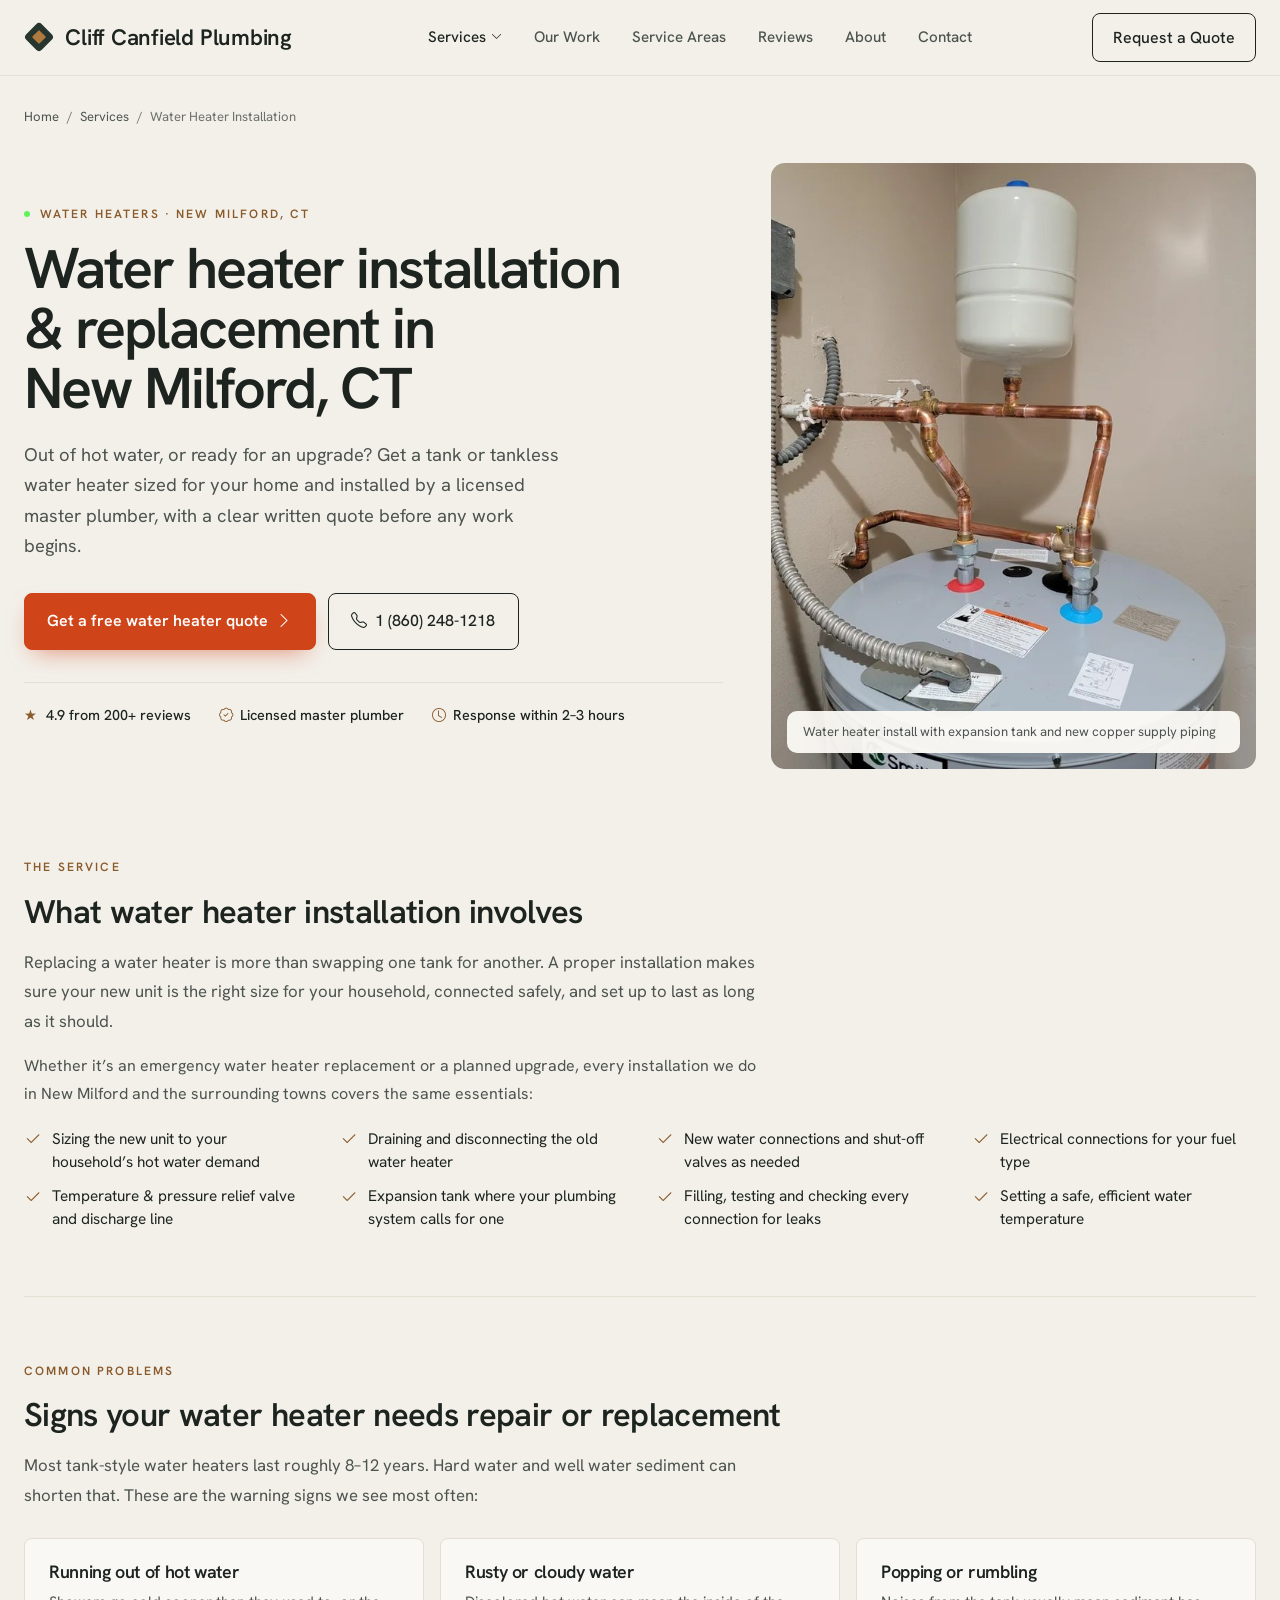
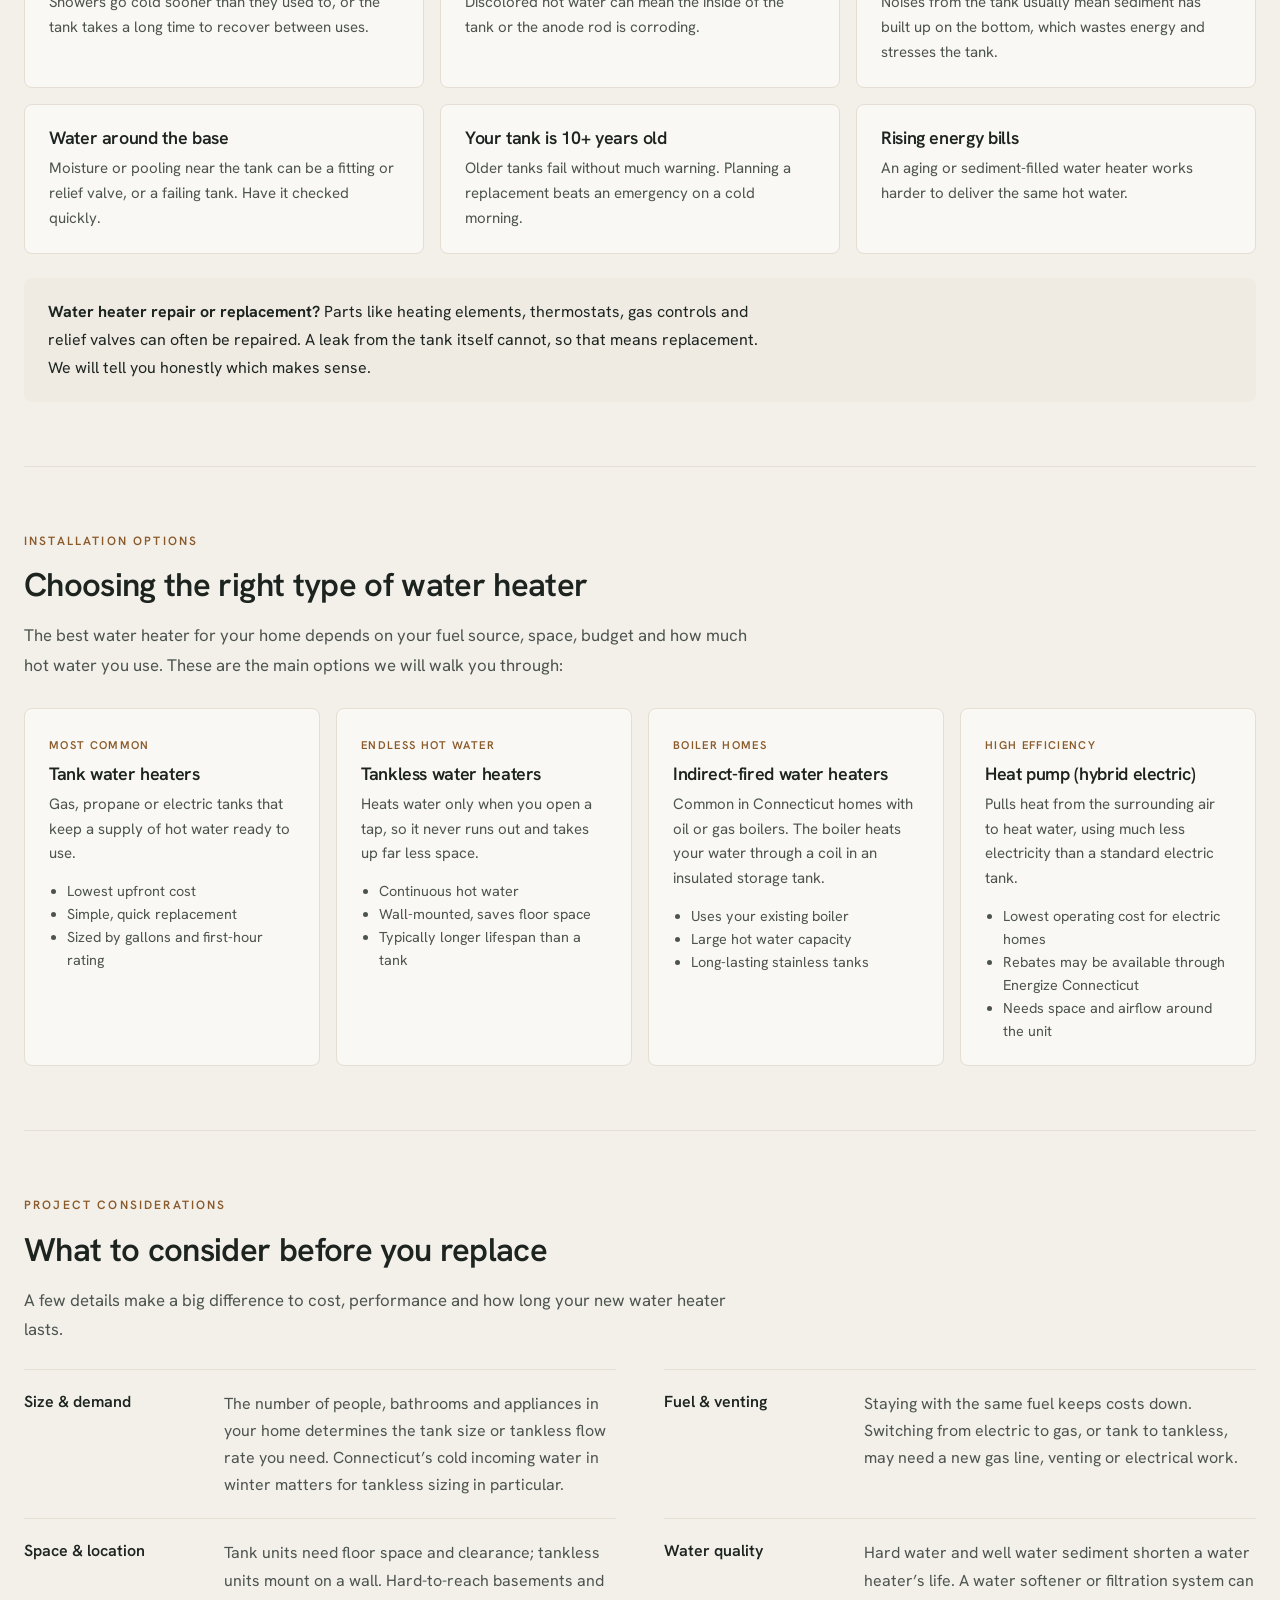
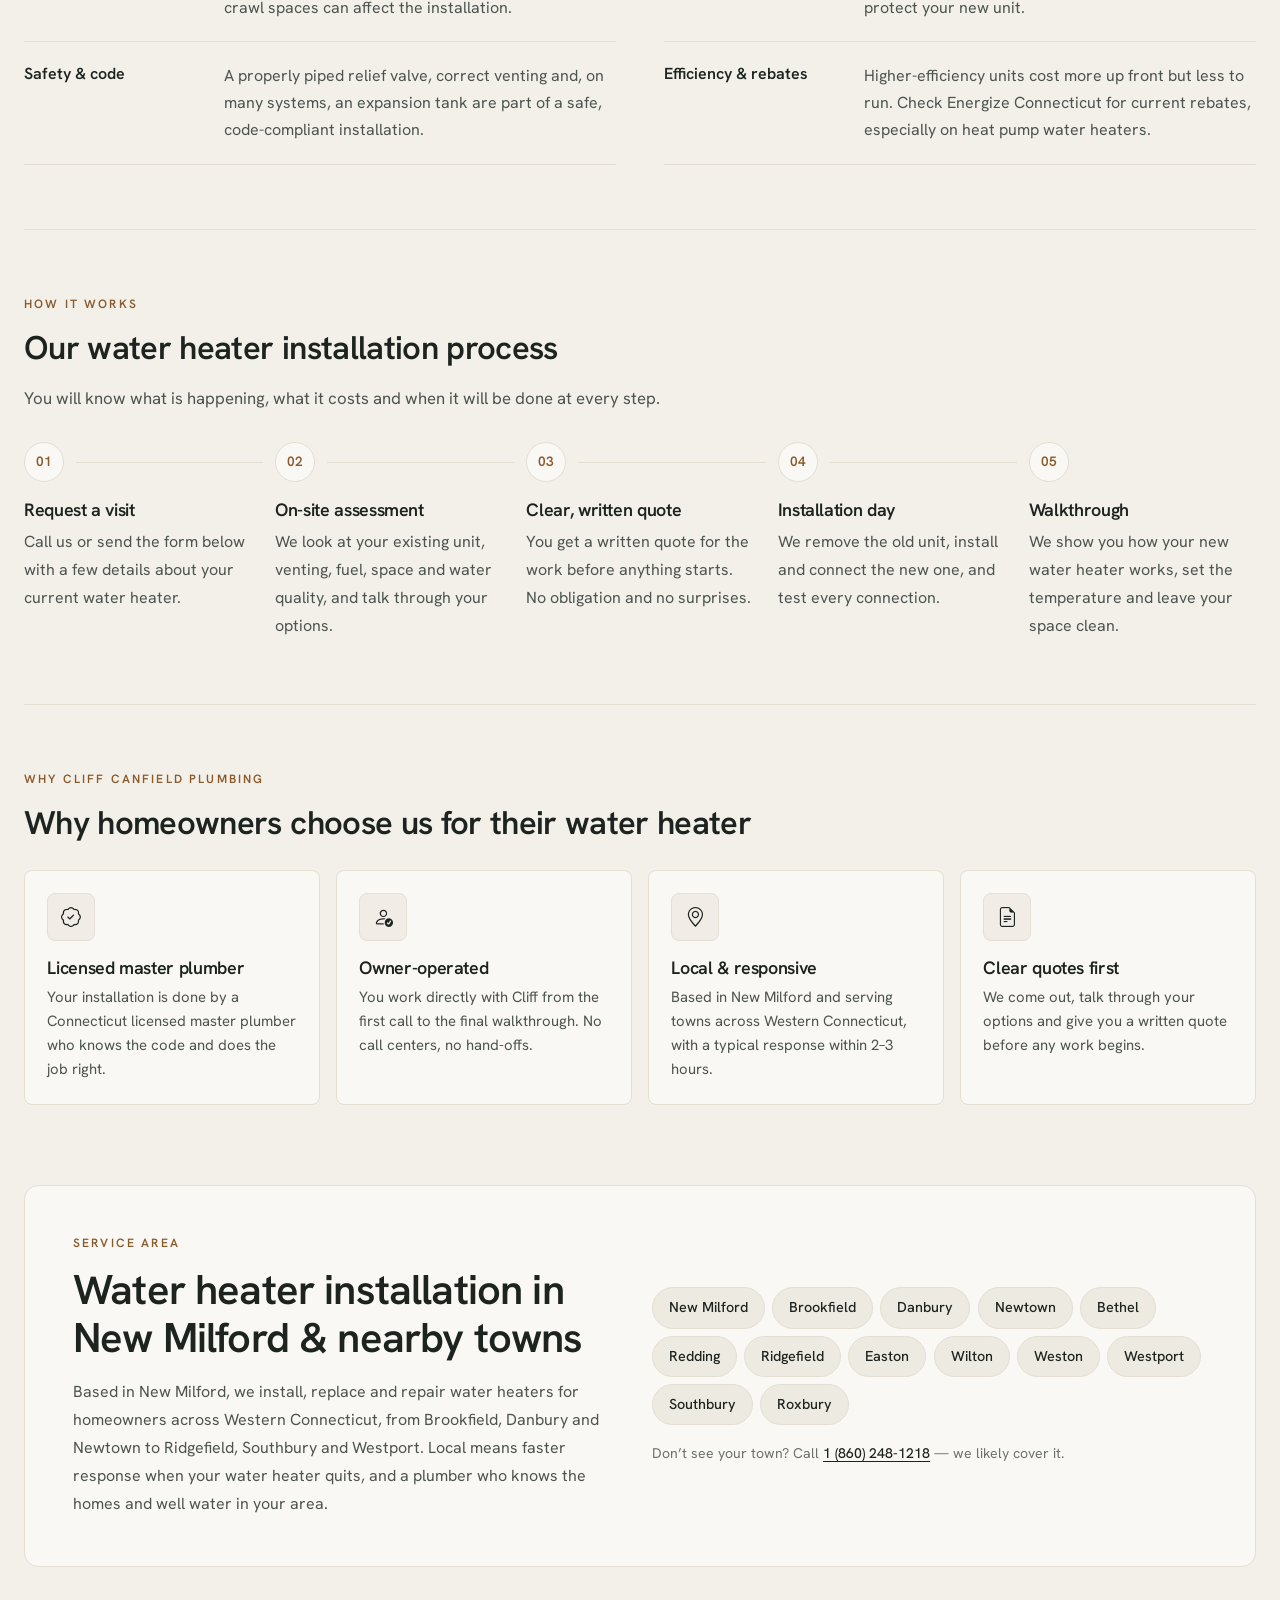
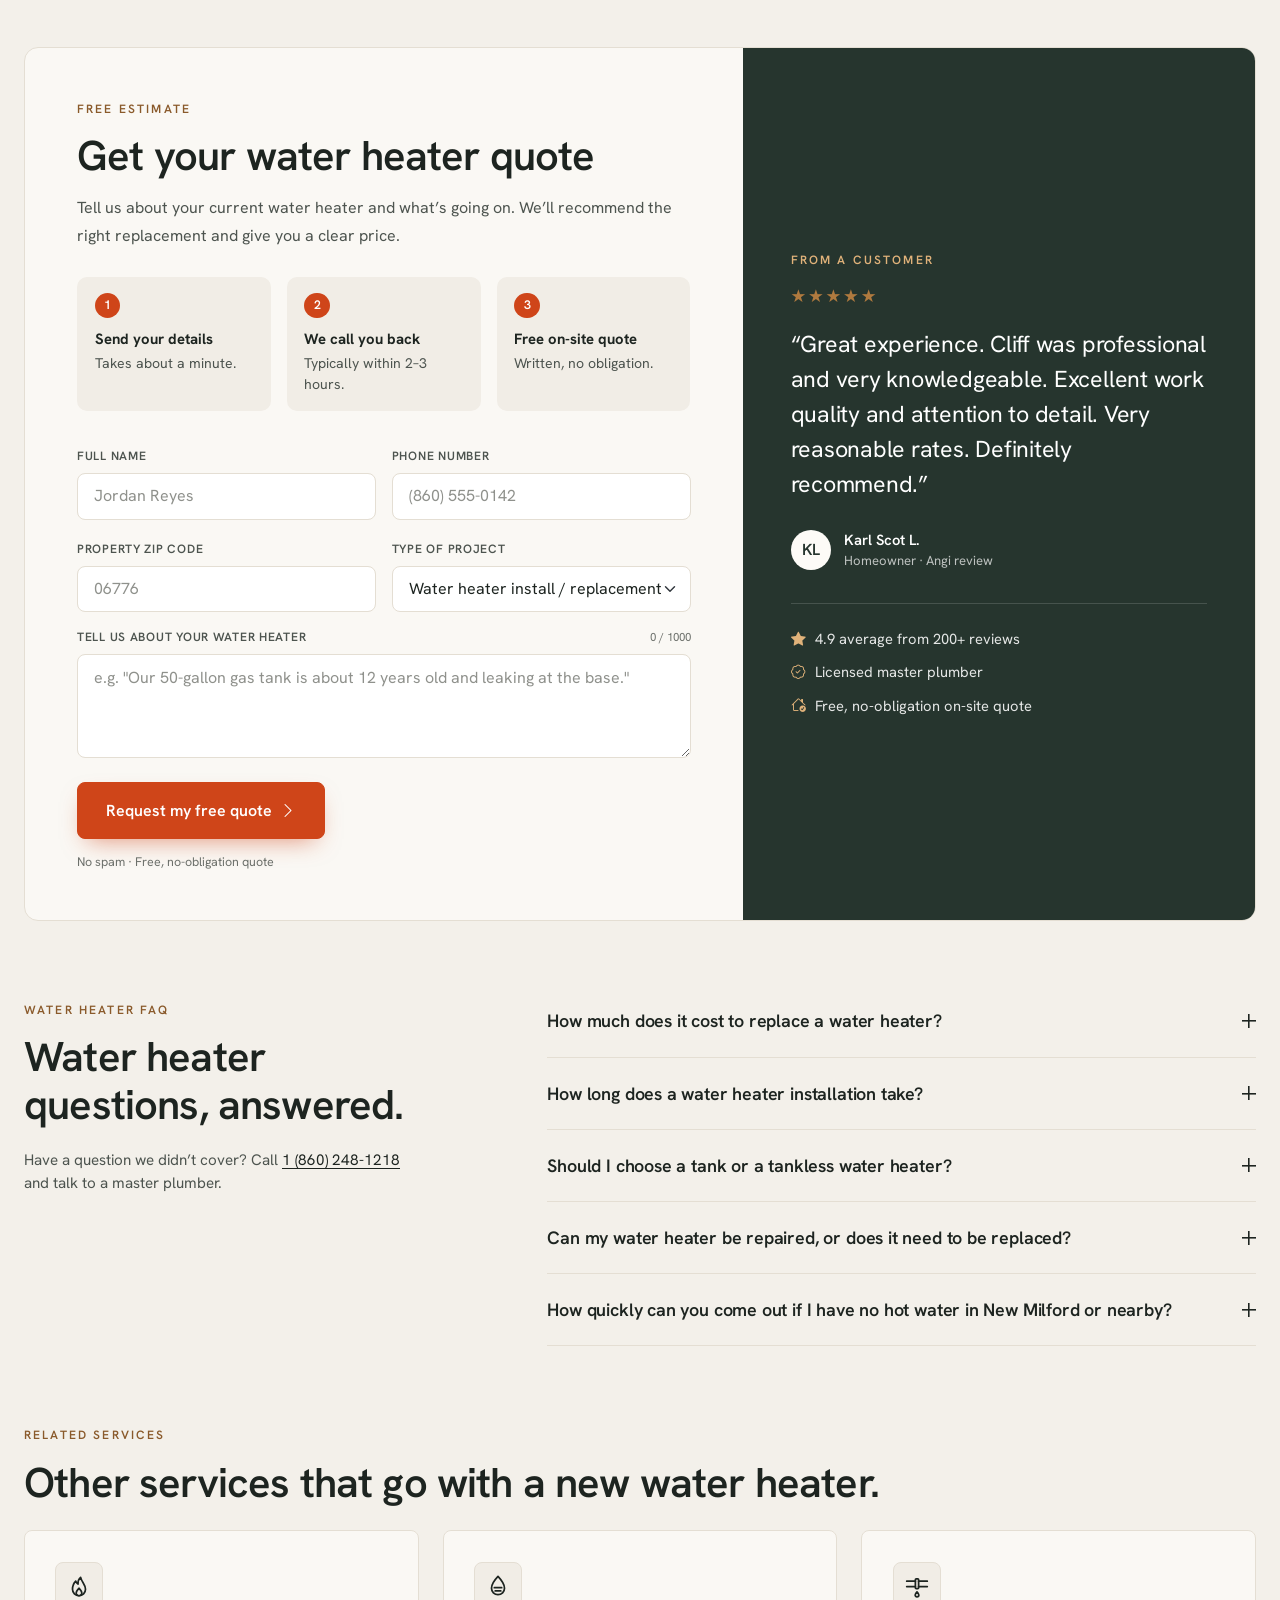
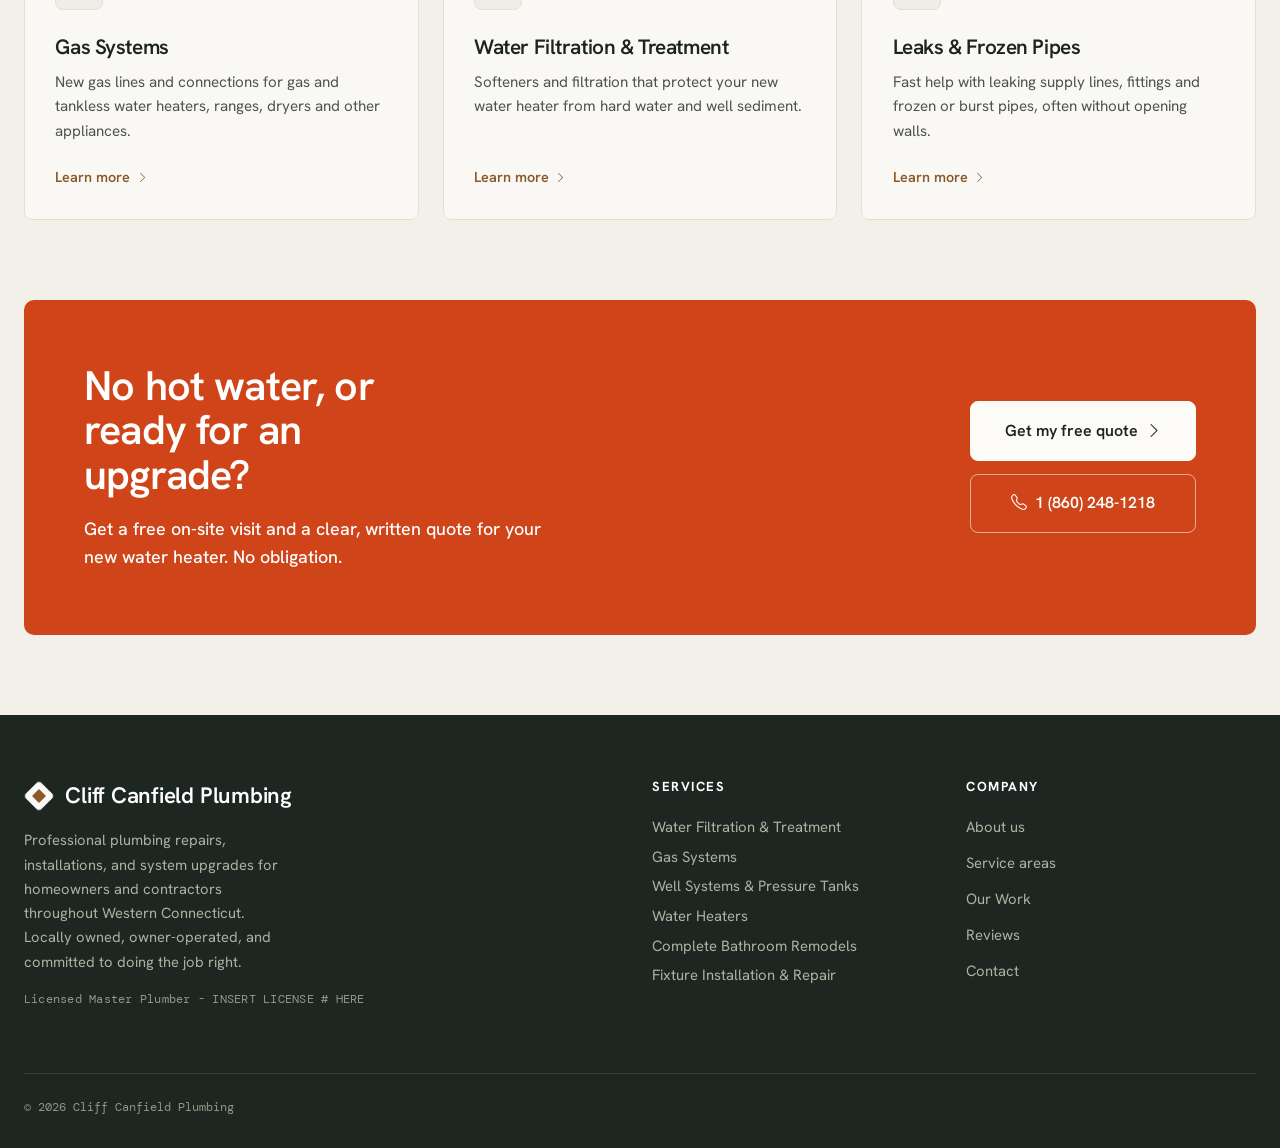
==== commit 9f7297ba: "Use "water heater" instead of "hot water heater" throughout Updated the water heater page template, " ====
--- a/website/services/water-heater-installation/index.html
+++ b/website/services/water-heater-installation/index.html
@@ -157,7 +157,7 @@
   "mainEntity": [
     {
       "@type": "Question",
-      "name": "How much does it cost to replace a hot water heater?",
+      "name": "How much does it cost to replace a water heater?",
       "acceptedAnswer": {
         "@type": "Answer",
         "text": "It depends mostly on the type and size of the new unit, whether the fuel or venting is changing, how easy the location is to work in, and any code-required updates such as an expansion tank, new shut-off valves or venting changes. A straight swap of a standard tank costs far less than a switch to tankless. We give you a written, itemized quote after a free on-site visit, so you know the full price before any work starts."
@@ -303,7 +303,7 @@
             <section id="what-it-involves">
               <p class="eyebrow">The service</p>
               <h2>What water heater installation involves</h2>
-              <p class="section-intro">Replacing a hot water heater is more than swapping one tank for another. A proper installation makes sure your new unit is the right size for your household, connected safely, and set up to last as long as it should.</p>
+              <p class="section-intro">Replacing a water heater is more than swapping one tank for another. A proper installation makes sure your new unit is the right size for your household, connected safely, and set up to last as long as it should.</p>
               <p>Whether it&rsquo;s an emergency water heater replacement or a planned upgrade, every installation we do in New Milford and the surrounding towns covers the same essentials:</p>
               <ul class="check-list">
                 <li><i class="bi bi-check2"></i>Sizing the new unit to your household&rsquo;s hot water demand</li>
@@ -320,7 +320,7 @@
             <section id="warning-signs">
               <p class="eyebrow">Common problems</p>
               <h2>Signs your water heater needs repair or replacement</h2>
-              <p class="section-intro">Most tank-style hot water heaters last roughly 8&ndash;12 years. Hard water and well water sediment can shorten that. These are the warning signs we see most often:</p>
+              <p class="section-intro">Most tank-style water heaters last roughly 8&ndash;12 years. Hard water and well water sediment can shorten that. These are the warning signs we see most often:</p>
               <div class="info-grid cols-3">
                 <div class="info-card"><h3>Running out of hot water</h3><p>Showers go cold sooner than they used to, or the tank takes a long time to recover between uses.</p></div>
                 <div class="info-card"><h3>Rusty or cloudy water</h3><p>Discolored hot water can mean the inside of the tank or the anode rod is corroding.</p></div>
@@ -418,7 +418,7 @@
             <div class="col-lg-6">
               <p class="eyebrow">Service area</p>
               <h2 class="section-title">Water heater installation in New Milford &amp; nearby towns</h2>
-              <p class="svc-area-text">Based in New Milford, we install, replace and repair water heaters for homeowners across Western Connecticut, from Brookfield, Danbury and Newtown to Ridgefield, Southbury and Westport. Local means faster response when your hot water heater quits, and a plumber who knows the homes and well water in your area.</p>
+              <p class="svc-area-text">Based in New Milford, we install, replace and repair water heaters for homeowners across Western Connecticut, from Brookfield, Danbury and Newtown to Ridgefield, Southbury and Westport. Local means faster response when your water heater quits, and a plumber who knows the homes and well water in your area.</p>
             </div>
             <div class="col-lg-6">
               <ul class="area-chips svc-area-chips" aria-label="Towns we serve">
@@ -549,7 +549,7 @@
             <div class="accordion faq-accordion" id="svcFaq">
               <div class="accordion-item">
                 <h3 class="accordion-header">
-                  <button class="accordion-button collapsed" type="button" data-bs-toggle="collapse" data-bs-target="#sfaq1" aria-expanded="false" aria-controls="sfaq1">How much does it cost to replace a hot water heater?</button>
+                  <button class="accordion-button collapsed" type="button" data-bs-toggle="collapse" data-bs-target="#sfaq1" aria-expanded="false" aria-controls="sfaq1">How much does it cost to replace a water heater?</button>
                 </h3>
                 <div id="sfaq1" class="accordion-collapse collapse" data-bs-parent="#svcFaq">
                   <div class="accordion-body">It depends mostly on the type and size of the new unit, whether the fuel or venting is changing, how easy the location is to work in, and any code-required updates such as an expansion tank, new shut-off valves or venting changes. A straight swap of a standard tank costs far less than a switch to tankless. We give you a written, itemized quote after a free on-site visit, so you know the full price before any work starts.</div>
